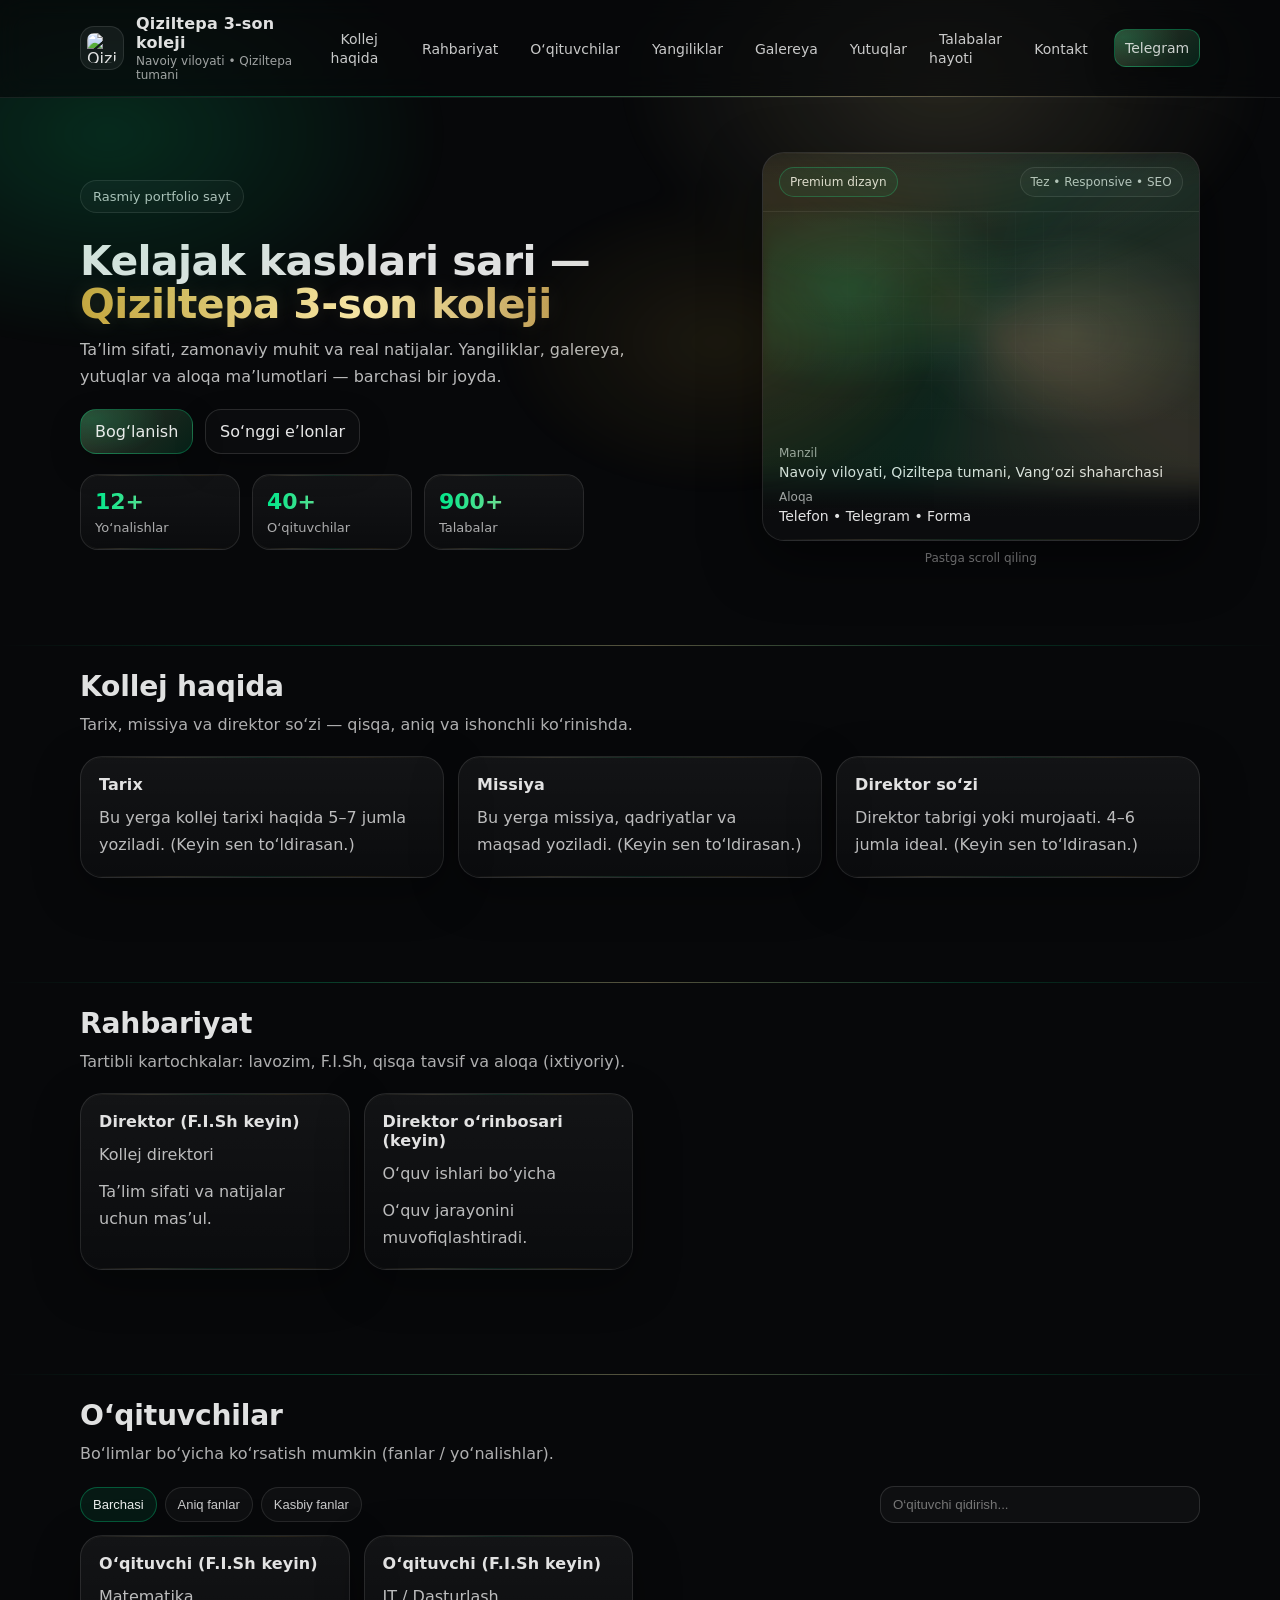
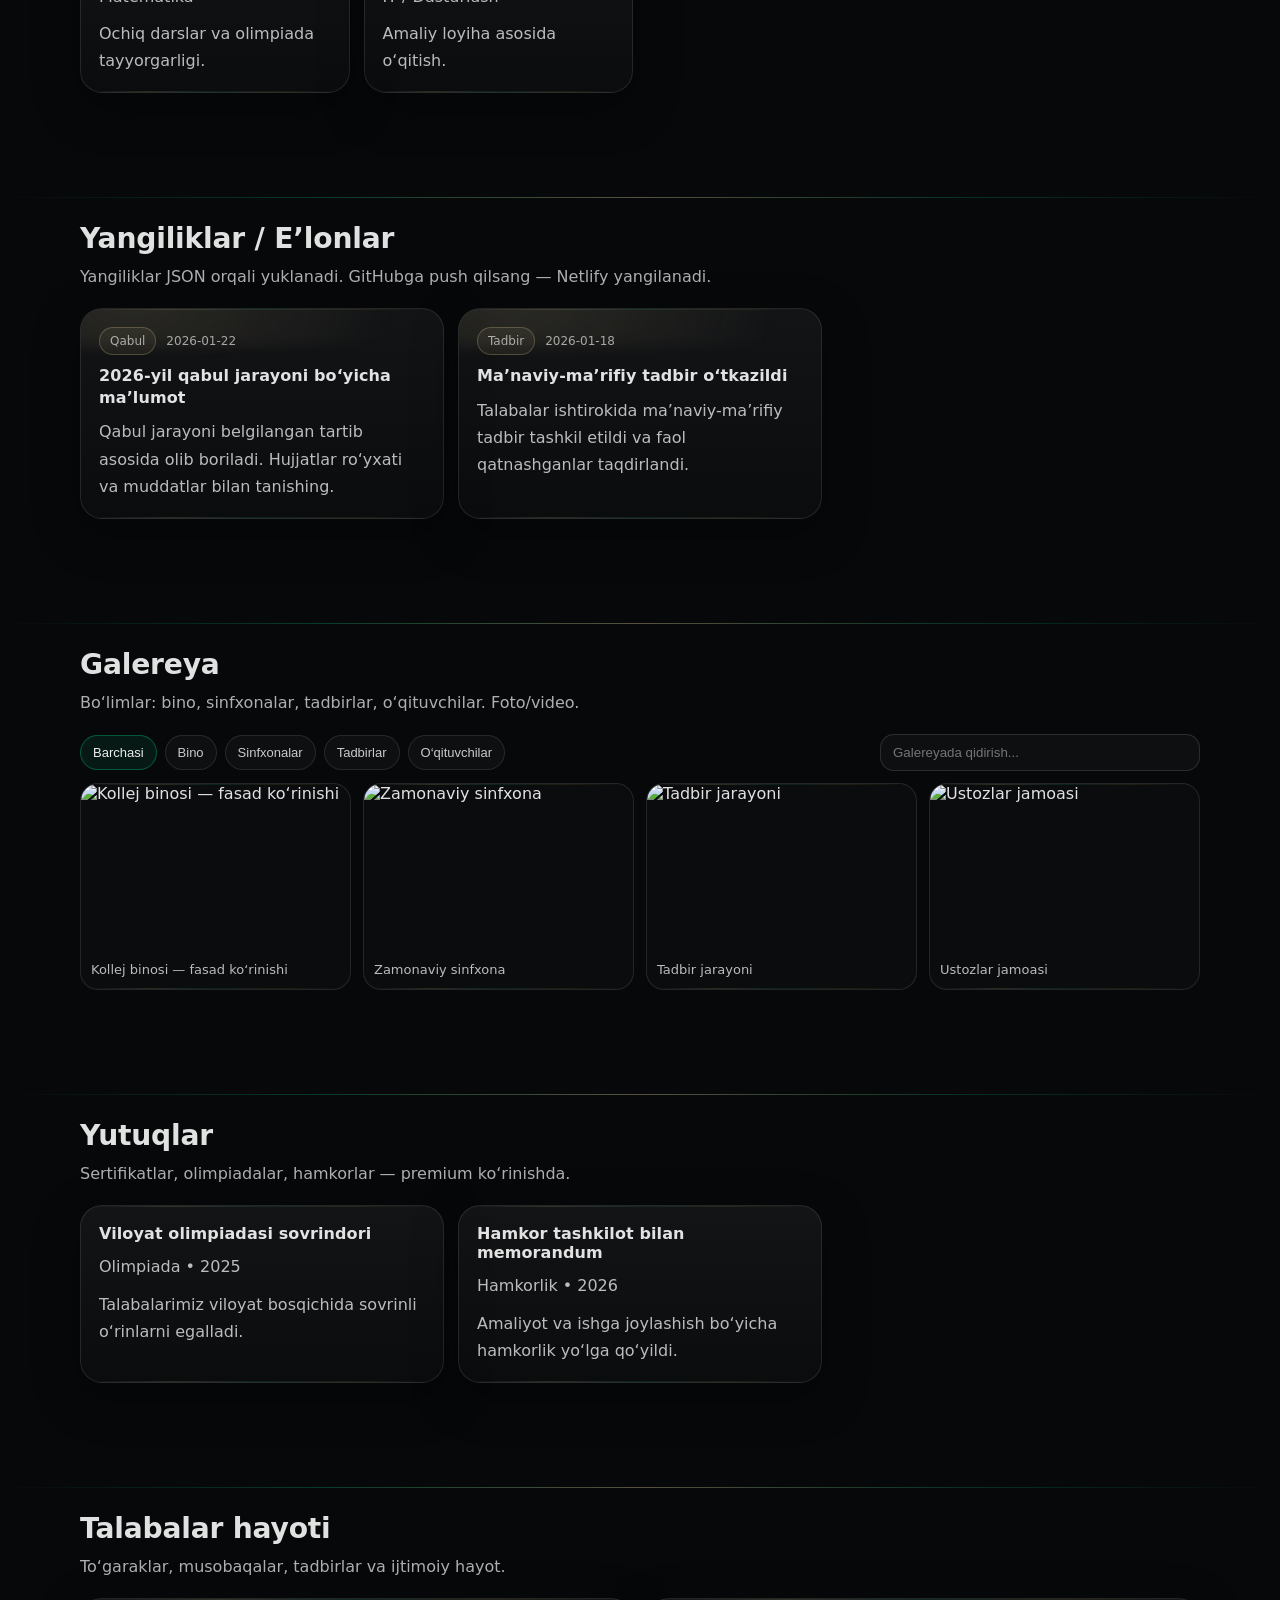
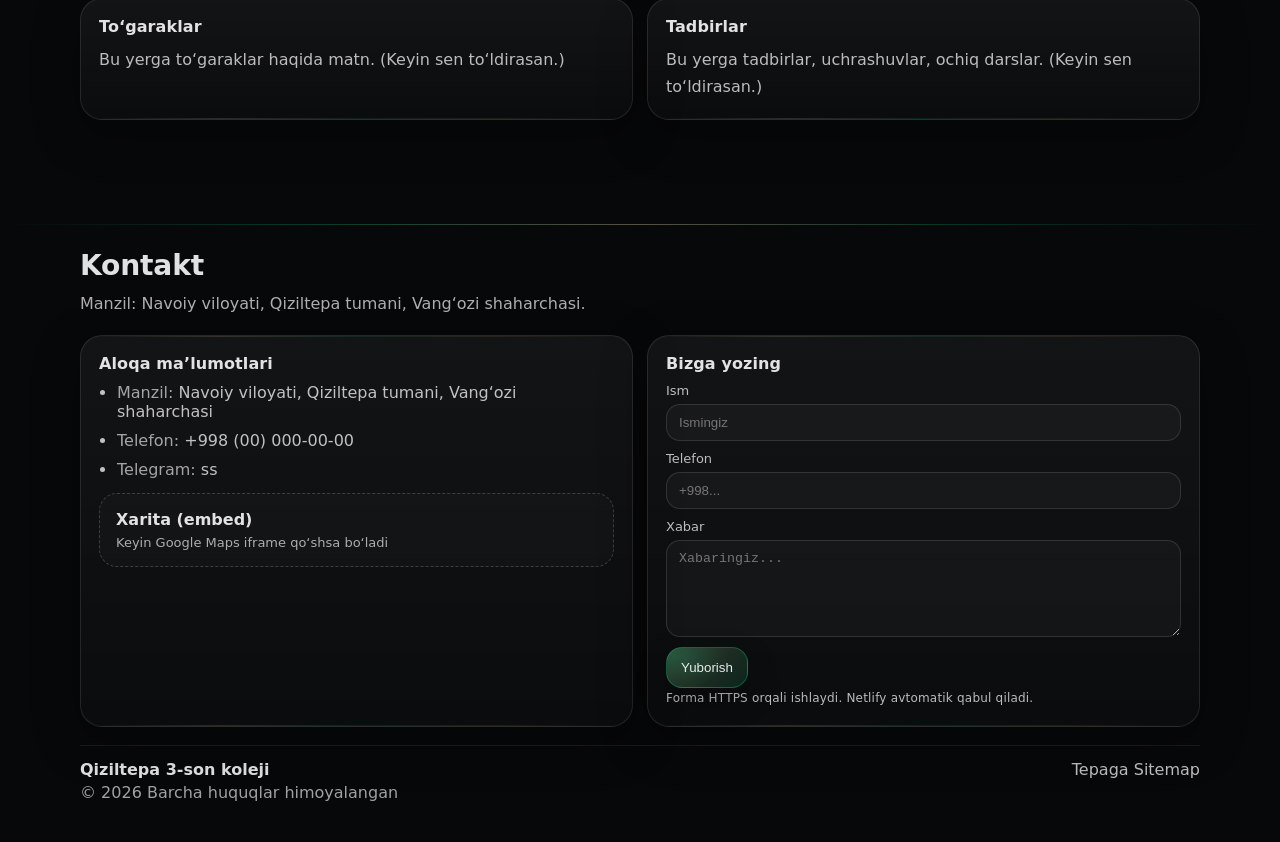
==== qiziltepa-3-portfolio/index.html @ 5db1c3a4 "Add files via upload" ====
<!doctype html>
<html lang="uz">
<head>
  <meta charset="utf-8" />
  <meta name="viewport" content="width=device-width,initial-scale=1" />

  <title>Qiziltepa 3-son koleji — Rasmiy Portfolio</title>
  <meta name="description" content="Qiziltepa 3-son koleji: yo‘nalishlar, rahbariyat, o‘qituvchilar, yangiliklar, galereya, yutuqlar, talabalar hayoti va aloqa." />
  <meta name="robots" content="index,follow" />
  <link rel="canonical" href="/" />

  <!-- Open Graph -->
  <meta property="og:title" content="Qiziltepa 3-son koleji — Rasmiy Portfolio" />
  <meta property="og:description" content="Yangiliklar, galereya, yutuqlar va aloqa ma’lumotlari." />
  <meta property="og:type" content="website" />
  <meta property="og:locale" content="uz_UZ" />
  <meta property="og:image" content="assets/images/brand/og-cover.jpg" />

  <!-- Icons -->
  <link rel="icon" href="assets/icons/favicon.svg" type="image/svg+xml" />
  <link rel="apple-touch-icon" href="assets/icons/apple-touch-icon.png" />

  <!-- Performance: preload logo (optional) -->
  <link rel="preload" href="qiziltepa-3-portfolio\assets\images\brand\logo.svg.svg" as="image" />

  <link rel="stylesheet" href="css/styles.css" />
</head>

<body>
  <a class="skip" href="#main">Asosiy kontentga o‘tish</a>

  <header class="topbar" id="top">
    <div class="container topbar__inner">
      <a class="brand" href="#top" aria-label="Bosh sahifa">
        <img class="brand__logo" src="assets/images/brand/logo.svg" alt="Qiziltepa 3-son koleji logosi" width="44" height="44" loading="eager">
        <div class="brand__text">
          <span class="brand__name">Qiziltepa 3-son koleji</span>
          <span class="brand__tag">Navoiy viloyati • Qiziltepa tumani</span>
        </div>
      </a>

      <nav class="nav" aria-label="Asosiy menyu">
        <button class="nav__toggle" type="button" aria-expanded="false" aria-controls="navMenu">
          <span class="nav__toggleLines" aria-hidden="true"></span>
          <span class="sr">Menyuni ochish</span>
        </button>

        <ul class="nav__menu" id="navMenu">
          <li><a href="#about">Kollej haqida</a></li>
          <li><a href="#leadership">Rahbariyat</a></li>
          <li><a href="#staff">O‘qituvchilar</a></li>
          <li><a href="#news">Yangiliklar</a></li>
          <li><a href="#gallery">Galereya</a></li>
          <li><a href="#achievements">Yutuqlar</a></li>
          <li><a href="#studentlife">Talabalar hayoti</a></li>
          <li><a href="#contact">Kontakt</a></li>
          <li class="nav__cta">
            <a class="btn btn--primary" id="telegramBtnTop" href="#" target="_blank" rel="noopener">Telegram</a>
          </li>
        </ul>
      </nav>
    </div>
    <div class="topbar__glow" aria-hidden="true"></div>
  </header>

  <main id="main">
    <!-- HERO -->
    <section class="hero">
      <div class="container hero__grid">
        <div class="hero__left">
          <p class="eyebrow reveal">Rasmiy portfolio sayt</p>
          <h1 class="hero__title reveal">
            Kelajak kasblari sari — <span class="liquidGold">Qiziltepa 3-son koleji</span>
          </h1>
          <p class="hero__subtitle reveal">
            Ta’lim sifati, zamonaviy muhit va real natijalar. Yangiliklar, galereya, yutuqlar va aloqa ma’lumotlari — barchasi bir joyda.
          </p>

          <div class="hero__actions reveal">
            <a class="btn btn--primary" href="#contact">Bog‘lanish</a>
            <a class="btn btn--ghost" href="#news">So‘nggi e’lonlar</a>
          </div>

          <div class="hero__stats reveal" role="list" aria-label="Kollej ko‘rsatkichlari">
            <div class="stat" role="listitem">
              <div class="stat__num" data-count="12">12+</div>
              <div class="stat__label">Yo‘nalishlar</div>
            </div>
            <div class="stat" role="listitem">
              <div class="stat__num" data-count="40">40+</div>
              <div class="stat__label">O‘qituvchilar</div>
            </div>
            <div class="stat" role="listitem">
              <div class="stat__num" data-count="900">900+</div>
              <div class="stat__label">Talabalar</div>
            </div>
          </div>
        </div>

        <div class="hero__right reveal">
          <div class="heroCard">
            <div class="heroCard__top">
              <span class="badge">Premium dizayn</span>
              <span class="pill">Tez • Responsive • SEO</span>
            </div>

            <div class="heroCard__media" aria-hidden="true">
              <div class="mesh"></div>
              <div class="liquid"></div>
              <div class="gridlines"></div>
            </div>

            <div class="heroCard__bottom">
              <div class="heroCard__info">
                <div class="k">Manzil</div>
                <div class="v">Navoiy viloyati, Qiziltepa tumani, Vang‘ozi shaharchasi</div>
              </div>
              <div class="heroCard__info">
                <div class="k">Aloqa</div>
                <div class="v">Telefon • Telegram • Forma</div>
              </div>
            </div>
          </div>

          <div class="hero__hint">Pastga scroll qiling</div>
        </div>
      </div>
      <div class="hero__back" aria-hidden="true"></div>
    </section>

    <!-- ABOUT -->
    <section class="section" id="about">
      <div class="container">
        <div class="section__head">
          <h2 class="section__title reveal">Kollej haqida</h2>
          <p class="section__desc reveal">Tarix, missiya va direktor so‘zi — qisqa, aniq va ishonchli ko‘rinishda.</p>
        </div>

        <div class="grid3">
          <article class="card reveal">
            <h3>Tarix</h3>
            <p>Bu yerga kollej tarixi haqida 5–7 jumla yoziladi. (Keyin sen to‘ldirasan.)</p>
          </article>

          <article class="card reveal">
            <h3>Missiya</h3>
            <p>Bu yerga missiya, qadriyatlar va maqsad yoziladi. (Keyin sen to‘ldirasan.)</p>
          </article>

          <article class="card reveal">
            <h3>Direktor so‘zi</h3>
            <p>Direktor tabrigi yoki murojaati. 4–6 jumla ideal. (Keyin sen to‘ldirasan.)</p>
          </article>
        </div>
      </div>
    </section>

    <!-- LEADERSHIP -->
    <section class="section" id="leadership">
      <div class="container">
        <div class="section__head">
          <h2 class="section__title reveal">Rahbariyat</h2>
          <p class="section__desc reveal">Tartibli kartochkalar: lavozim, F.I.Sh, qisqa tavsif va aloqa (ixtiyoriy).</p>
        </div>

        <div class="cards4" id="leadershipGrid" aria-live="polite"></div>
      </div>
    </section>

    <!-- STAFF -->
    <section class="section" id="staff">
      <div class="container">
        <div class="section__head">
          <h2 class="section__title reveal">O‘qituvchilar</h2>
          <p class="section__desc reveal">Bo‘limlar bo‘yicha ko‘rsatish mumkin (fanlar / yo‘nalishlar).</p>
        </div>

        <div class="toolbar reveal">
          <div class="chips" id="staffChips" aria-label="Filtrlar"></div>
          <div class="search">
            <input id="staffSearch" type="search" placeholder="O‘qituvchi qidirish..." autocomplete="off" />
          </div>
        </div>

        <div class="cards4" id="staffGrid" aria-live="polite"></div>
      </div>
    </section>

    <!-- NEWS -->
    <section class="section" id="news">
      <div class="container">
        <div class="section__head">
          <h2 class="section__title reveal">Yangiliklar / E’lonlar</h2>
          <p class="section__desc reveal">Yangiliklar JSON orqali yuklanadi. GitHubga push qilsang — Netlify yangilanadi.</p>
        </div>

        <div class="newsGrid" id="newsGrid" aria-live="polite"></div>
      </div>
    </section>

    <!-- GALLERY -->
    <section class="section" id="gallery">
      <div class="container">
        <div class="section__head">
          <h2 class="section__title reveal">Galereya</h2>
          <p class="section__desc reveal">Bo‘limlar: bino, sinfxonalar, tadbirlar, o‘qituvchilar. Foto/video.</p>
        </div>

        <div class="toolbar reveal">
          <div class="chips" id="galleryChips"></div>
          <div class="search">
            <input id="gallerySearch" type="search" placeholder="Galereyada qidirish..." autocomplete="off" />
          </div>
        </div>

        <div class="galleryGrid" id="galleryGrid" aria-live="polite"></div>
      </div>

      <!-- Lightbox -->
      <dialog class="lightbox" id="lightbox">
        <button class="lightbox__close" type="button" aria-label="Yopish">✕</button>
        <figure class="lightbox__figure">
          <img id="lightboxImg" alt="" />
          <figcaption id="lightboxCap"></figcaption>
        </figure>
      </dialog>
    </section>

    <!-- ACHIEVEMENTS -->
    <section class="section" id="achievements">
      <div class="container">
        <div class="section__head">
          <h2 class="section__title reveal">Yutuqlar</h2>
          <p class="section__desc reveal">Sertifikatlar, olimpiadalar, hamkorlar — premium ko‘rinishda.</p>
        </div>

        <div class="grid3" id="achievementsGrid" aria-live="polite"></div>
      </div>
    </section>

    <!-- STUDENT LIFE -->
    <section class="section" id="studentlife">
      <div class="container">
        <div class="section__head">
          <h2 class="section__title reveal">Talabalar hayoti</h2>
          <p class="section__desc reveal">To‘garaklar, musobaqalar, tadbirlar va ijtimoiy hayot.</p>
        </div>

        <div class="grid2">
          <article class="card reveal">
            <h3>To‘garaklar</h3>
            <p>Bu yerga to‘garaklar haqida matn. (Keyin sen to‘ldirasan.)</p>
          </article>
          <article class="card reveal">
            <h3>Tadbirlar</h3>
            <p>Bu yerga tadbirlar, uchrashuvlar, ochiq darslar. (Keyin sen to‘ldirasan.)</p>
          </article>
        </div>
      </div>
    </section>

    <!-- CONTACT -->
    <section class="section section--contact" id="contact">
      <div class="container">
        <div class="section__head">
          <h2 class="section__title reveal">Kontakt</h2>
          <p class="section__desc reveal">Manzil: Navoiy viloyati, Qiziltepa tumani, Vang‘ozi shaharchasi.</p>
        </div>

        <div class="grid2">
          <div class="card reveal">
            <h3>Aloqa ma’lumotlari</h3>
            <ul class="contactList">
              <li><span class="muted">Manzil:</span> Navoiy viloyati, Qiziltepa tumani, Vang‘ozi shaharchasi</li>
              <li><span class="muted">Telefon:</span> <a href="tel:+998000000000">+998 (00) 000-00-00</a> <span class="hint"></span></li>
              <li><span class="muted">Telegram:</span> <a id="telegramBtnContact" href="#" target="_blank" rel="noopener">ss</a></li>
            </ul>

            <div class="mapShell">
              <!-- Keyin xohlasa Google Maps embed qo‘shamiz -->
              <div class="mapMock" aria-label="Xarita uchun joy">
                <div class="mapMock__title">Xarita (embed)</div>
                <div class="mapMock__desc">Keyin Google Maps iframe qo‘shsa bo‘ladi</div>
              </div>
            </div>
          </div>

          <div class="card reveal">
            <h3>Bizga yozing</h3>

            <!-- Netlify Forms + Honeypot (spamga qarshi) -->
            <form name="contact" method="POST" data-netlify="true" data-netlify-honeypot="bot-field">
              <input type="hidden" name="form-name" value="contact" />
              <p class="hidden">
                <label>Botlar uchun: <input name="bot-field" /></label>
              </p>

              <div class="field">
                <label for="name">Ism</label>
                <input id="name" name="name" type="text" placeholder="Ismingiz" required />
              </div>

              <div class="field">
                <label for="phone">Telefon</label>
                <input id="phone" name="phone" type="tel" placeholder="+998..." />
              </div>

              <div class="field">
                <label for="message">Xabar</label>
                <textarea id="message" name="message" rows="5" placeholder="Xabaringiz..." required></textarea>
              </div>

              <button class="btn btn--primary" type="submit">Yuborish</button>
              <p class="muted tiny">Forma HTTPS orqali ishlaydi. Netlify avtomatik qabul qiladi.</p>
            </form>
          </div>
        </div>

        <footer class="footer">
          <div class="footer__inner">
            <div class="footer__left">
              <div class="footer__brand">Qiziltepa 3-son koleji</div>
              <div class="footer__muted">© <span id="year"></span> Barcha huquqlar himoyalangan</div>
            </div>
            <div class="footer__right">
              <a class="link" href="#top">Tepaga</a>
              <a class="link" href="sitemap.xml">Sitemap</a>
            </div>
          </div>
        </footer>
      </div>
    </section>
  </main>

  <script src="js/main.js" defer></script>
</body>
</html>
---- qiziltepa-3-portfolio/css/styles.css ----
/* ===== Base / Reset ===== */
* { box-sizing: border-box; }
html { scroll-behavior: smooth; }
body {
  margin: 0;
  font-family: ui-sans-serif, system-ui, -apple-system, Segoe UI, Roboto, Arial, "Noto Sans", "Helvetica Neue", sans-serif;
  color: rgba(255,255,255,.88);
  background: #07080a;
  overflow-x: hidden;
}
img { max-width: 100%; display: block; }
a { color: inherit; text-decoration: none; }
:focus-visible { outline: 2px solid rgba(0,255,153,.8); outline-offset: 2px; }
.hidden { display:none; }
.sr { position:absolute; width:1px; height:1px; padding:0; margin:-1px; overflow:hidden; clip:rect(0,0,0,0); white-space:nowrap; border:0; }

.skip{
  position:absolute; left:-999px; top:8px;
  background:#0b0f12; border:1px solid rgba(255,255,255,.12);
  padding:10px 12px; border-radius:12px;
}
.skip:focus { left: 12px; z-index: 9999; }

.container{ width:min(1120px, calc(100% - 32px)); margin: 0 auto; }

/* ===== Theme tokens ===== */
:root{
  --bg: #07080a;
  --panel: rgba(255,255,255,.04);
  --panel2: rgba(255,255,255,.06);
  --stroke: rgba(255,255,255,.10);
  --text: rgba(255,255,255,.88);
  --muted: rgba(255,255,255,.62);

  --green: #00ff99;
  --gold1: #c9a33a;
  --gold2: #f7e7a6;
  --gold3: #a57b2f;

  --radius: 22px;
  --shadow: 0 18px 55px rgba(0,0,0,.55);
}

/* ===== Topbar ===== */
.topbar{
  position: sticky; top: 0; z-index: 50;
  backdrop-filter: blur(14px);
  background: rgba(7,8,10,.65);
  border-bottom: 1px solid rgba(255,255,255,.08);
}
.topbar__inner{ display:flex; align-items:center; justify-content:space-between; gap: 16px; padding: 14px 0; }
.topbar__glow{
  height: 1px;
  background: linear-gradient(90deg, transparent, rgba(0,255,153,.35), rgba(247,231,166,.45), transparent);
  opacity: .9;
}

.brand{ display:flex; align-items:center; gap: 12px; }
.brand__logo{
  border-radius: 14px;
  background: rgba(255,255,255,.06);
  border: 1px solid rgba(255,255,255,.10);
  padding: 6px;
}
.brand__name{ display:block; font-weight: 720; letter-spacing: .2px; }
.brand__tag{ display:block; color: var(--muted); font-size: 12px; margin-top: 2px; }

.nav{ position: relative; }
.nav__toggle{
  display:none;
  border: 1px solid rgba(255,255,255,.12);
  background: rgba(255,255,255,.04);
  color: var(--text);
  border-radius: 14px;
  padding: 10px 12px;
}
.nav__toggleLines{
  display:block; width: 22px; height: 2px; background: rgba(255,255,255,.85);
  position: relative;
}
.nav__toggleLines::before, .nav__toggleLines::after{
  content:""; position:absolute; left:0; width: 22px; height: 2px; background: rgba(255,255,255,.85);
}
.nav__toggleLines::before{ top: -7px; }
.nav__toggleLines::after{ top: 7px; }

.nav__menu{
  display:flex; align-items:center; gap: 12px;
  list-style:none; padding:0; margin:0;
}
.nav__menu a{
  font-size: 14px;
  color: rgba(255,255,255,.78);
  padding: 10px 10px;
  border-radius: 12px;
  transition: transform .2s ease, background .2s ease, color .2s ease;
}
.nav__menu a:hover{
  background: rgba(255,255,255,.05);
  color: rgba(255,255,255,.92);
  transform: translateY(-1px);
}
.nav__cta{ margin-left: 4px; }

/* ===== Buttons ===== */
.btn{
  display:inline-flex; align-items:center; justify-content:center;
  gap: 10px;
  padding: 12px 14px;
  border-radius: 16px;
  border: 1px solid rgba(255,255,255,.12);
  background: rgba(255,255,255,.04);
  color: rgba(255,255,255,.9);
  box-shadow: 0 12px 30px rgba(0,0,0,.25);
  transition: transform .2s ease, box-shadow .2s ease, background .2s ease;
}
.btn:hover{ transform: translateY(-1px); box-shadow: 0 18px 46px rgba(0,0,0,.45); }
.btn--ghost{ background: rgba(255,255,255,.02); }
.btn--primary{
  border-color: rgba(0,255,153,.25);
  background:
    radial-gradient(120% 160% at 10% 20%, rgba(0,255,153,.18), transparent 55%),
    linear-gradient(135deg, rgba(247,231,166,.18), rgba(0,255,153,.10));
}
.link{ color: rgba(255,255,255,.74); }
.link:hover{ color: rgba(255,255,255,.92); }

/* ===== Hero ===== */
.hero{
  position: relative;
  padding: 54px 0 28px;
}
.hero__back{
  position:absolute; inset: -120px -120px auto -120px; height: 520px;
  background:
    radial-gradient(600px 380px at 15% 30%, rgba(0,255,153,.16), transparent 58%),
    radial-gradient(560px 360px at 70% 20%, rgba(247,231,166,.15), transparent 60%),
    radial-gradient(380px 260px at 55% 70%, rgba(201,163,58,.12), transparent 60%);
  filter: blur(10px);
  pointer-events: none;
  opacity: .9;
}
.hero__grid{ display:grid; grid-template-columns: 1.2fr .8fr; gap: 26px; align-items: center; }
.eyebrow{
  display:inline-flex; align-items:center; gap: 10px;
  color: rgba(255,255,255,.72);
  font-size: 13px;
  padding: 8px 12px;
  border-radius: 999px;
  border: 1px solid rgba(255,255,255,.10);
  background: rgba(255,255,255,.03);
}
.hero__title{
  margin: 14px 0 10px;
  font-size: clamp(30px, 3.2vw, 48px);
  line-height: 1.05;
  letter-spacing: -.6px;
}
.hero__subtitle{
  margin: 0 0 18px;
  color: rgba(255,255,255,.72);
  font-size: 16px;
  line-height: 1.7;
  max-width: 60ch;
}
.hero__actions{ display:flex; gap: 12px; flex-wrap: wrap; margin-bottom: 20px; }

.liquidGold{
  background: linear-gradient(90deg, var(--gold1), var(--gold2), var(--gold3), var(--gold2), var(--gold1));
  background-size: 240% 100%;
  -webkit-background-clip: text;
  background-clip: text;
  color: transparent;
  text-shadow: 0 0 22px rgba(247,231,166,.12);
  animation: shimmer 4.8s ease-in-out infinite;
}
@keyframes shimmer{
  0%{ background-position: 0% 50%; }
  50%{ background-position: 100% 50%; }
  100%{ background-position: 0% 50%; }
}

.hero__stats{
  display:flex; gap: 12px; flex-wrap: wrap;
}
.stat{
  min-width: 160px;
  padding: 14px 14px;
  border-radius: 18px;
  border: 1px solid rgba(255,255,255,.10);
  background: linear-gradient(180deg, rgba(255,255,255,.05), rgba(255,255,255,.02));
}
.stat__num{
  font-weight: 820;
  font-size: 22px;
  background: linear-gradient(90deg, rgba(0,255,153,.9), rgba(247,231,166,.9));
  -webkit-background-clip: text;
  background-clip: text;
  color: transparent;
}
.stat__label{ color: rgba(255,255,255,.66); font-size: 13px; margin-top: 6px; }

/* Hero card */
.heroCard{
  border-radius: var(--radius);
  border: 1px solid rgba(255,255,255,.10);
  background: linear-gradient(180deg, rgba(255,255,255,.05), rgba(255,255,255,.02));
  box-shadow: var(--shadow);
  overflow: hidden;
}
.heroCard__top{
  display:flex; align-items:center; justify-content:space-between;
  padding: 14px 16px;
  border-bottom: 1px solid rgba(255,255,255,.08);
}
.badge{
  font-size: 12px;
  padding: 7px 10px;
  border-radius: 999px;
  border: 1px solid rgba(0,255,153,.25);
  background: rgba(0,255,153,.06);
}
.pill{
  font-size: 12px;
  color: rgba(255,255,255,.72);
  padding: 7px 10px;
  border-radius: 999px;
  border: 1px solid rgba(255,255,255,.10);
  background: rgba(255,255,255,.03);
}
.heroCard__media{ position: relative; height: 220px; }
.mesh{
  position:absolute; inset: 0;
  background:
    radial-gradient(280px 180px at 20% 35%, rgba(0,255,153,.18), transparent 60%),
    radial-gradient(260px 170px at 70% 55%, rgba(247,231,166,.16), transparent 62%);
  filter: blur(6px);
}
.liquid{
  position:absolute; inset: -25%;
  background:
    conic-gradient(from 120deg, rgba(247,231,166,.18), rgba(0,255,153,.10), rgba(201,163,58,.16), rgba(0,255,153,.10), rgba(247,231,166,.18));
  opacity: .85;
  filter: blur(14px);
  animation: floaty 8s ease-in-out infinite;
}
@keyframes floaty{
  0%{ transform: translate3d(-2%, -1%, 0) rotate(-6deg); }
  50%{ transform: translate3d(2%, 1%, 0) rotate(6deg); }
  100%{ transform: translate3d(-2%, -1%, 0) rotate(-6deg); }
}
.gridlines{
  position:absolute; inset: 0;
  background:
    linear-gradient(to right, rgba(255,255,255,.06) 1px, transparent 1px),
    linear-gradient(to bottom, rgba(255,255,255,.06) 1px, transparent 1px);
  background-size: 28px 28px;
  mask-image: radial-gradient(circle at 50% 30%, black 30%, transparent 70%);
  opacity: .35;
}
.heroCard__bottom{
  display:grid; gap: 10px;
  padding: 14px 16px 16px;
}
.heroCard__info .k{ color: rgba(255,255,255,.62); font-size: 12px; }
.heroCard__info .v{ color: rgba(255,255,255,.88); font-size: 14px; margin-top: 4px; }
.hero__hint{
  text-align:center;
  margin-top: 10px;
  color: rgba(255,255,255,.55);
  font-size: 12px;
}

/* ===== Sections / Cards ===== */
.section{ padding: 52px 0; }
.section--contact{ padding-bottom: 40px; }
.section__head{ margin-bottom: 18px; }
.section__title{
  margin: 0 0 8px;
  font-size: clamp(22px, 2.2vw, 30px);
  letter-spacing: -.2px;
}
.section__desc{ margin: 0; color: rgba(255,255,255,.68); line-height: 1.7; }

.card{
  border-radius: var(--radius);
  border: 1px solid rgba(255,255,255,.10);
  background: linear-gradient(180deg, rgba(255,255,255,.05), rgba(255,255,255,.02));
  padding: 18px;
  box-shadow: 0 14px 46px rgba(0,0,0,.35);
}
.card h3{ margin: 0 0 10px; font-size: 16px; letter-spacing: .1px; }
.card p{ margin: 0; color: rgba(255,255,255,.72); line-height: 1.7; }

.grid2{ display:grid; grid-template-columns: 1fr 1fr; gap: 14px; }
.grid3{ display:grid; grid-template-columns: repeat(3, 1fr); gap: 14px; }
.cards4{ display:grid; grid-template-columns: repeat(4, 1fr); gap: 14px; }
.newsGrid{ display:grid; grid-template-columns: repeat(3, 1fr); gap: 14px; }
.galleryGrid{ display:grid; grid-template-columns: repeat(4, 1fr); gap: 12px; margin-top: 12px; }

.toolbar{
  display:flex; align-items:center; justify-content:space-between;
  gap: 12px;
  margin: 14px 0 12px;
}
.chips{ display:flex; gap: 8px; flex-wrap: wrap; }
.chip{
  border-radius: 999px;
  border: 1px solid rgba(255,255,255,.10);
  background: rgba(255,255,255,.03);
  color: rgba(255,255,255,.78);
  font-size: 13px;
  padding: 9px 12px;
  cursor:pointer;
  transition: transform .15s ease, border-color .15s ease, background .15s ease;
}
.chip:hover{ transform: translateY(-1px); }
.chip.is-active{
  border-color: rgba(0,255,153,.28);
  background: rgba(0,255,153,.07);
  color: rgba(255,255,255,.92);
}
.search input{
  width: min(320px, 48vw);
  padding: 10px 12px;
  border-radius: 14px;
  border: 1px solid rgba(255,255,255,.12);
  background: rgba(255,255,255,.03);
  color: rgba(255,255,255,.88);
}

/* News card */
.newsItem{
  position: relative;
  overflow:hidden;
}
.newsItem__meta{
  display:flex; gap: 10px; align-items:center;
  color: rgba(255,255,255,.62);
  font-size: 12px;
  margin-bottom: 10px;
}
.tag{
  padding: 6px 10px;
  border-radius: 999px;
  border: 1px solid rgba(247,231,166,.22);
  background: rgba(247,231,166,.06);
}
.newsItem__title{ margin: 0 0 8px; font-size: 16px; line-height: 1.35; }
.newsItem__text{ margin: 0; color: rgba(255,255,255,.72); line-height: 1.7; }
.newsItem__shine{
  position:absolute; inset: -40% -40% auto -40%;
  height: 120px;
  background: radial-gradient(circle at 30% 40%, rgba(247,231,166,.12), transparent 60%);
  filter: blur(8px);
  opacity: .9;
}

/* Gallery item */
.gItem{
  border-radius: 18px;
  border: 1px solid rgba(255,255,255,.10);
  background: rgba(255,255,255,.02);
  overflow:hidden;
  cursor:pointer;
  transition: transform .18s ease, border-color .18s ease;
}
.gItem:hover{
  transform: translateY(-2px);
  border-color: rgba(0,255,153,.22);
}
.gItem img{ width:100%; height: 168px; object-fit: cover; }
.gItem__cap{
  padding: 10px 10px 12px;
  color: rgba(255,255,255,.72);
  font-size: 13px;
}

/* Contact */
.contactList{ margin: 0; padding-left: 18px; }
.contactList li{ margin: 10px 0; color: rgba(255,255,255,.74); }
.muted{ color: rgba(255,255,255,.62); }
.tiny{ font-size: 12px; }
.hint{ color: rgba(255,255,255,.55); font-size: 12px; margin-left: 8px; }

.field{ display:grid; gap: 6px; margin: 10px 0; }
.field label{ font-size: 13px; color: rgba(255,255,255,.72); }
.field input, .field textarea{
  width: 100%;
  padding: 10px 12px;
  border-radius: 14px;
  border: 1px solid rgba(255,255,255,.12);
  background: rgba(255,255,255,.03);
  color: rgba(255,255,255,.88);
  resize: vertical;
}

.mapShell{ margin-top: 14px; }
.mapMock{
  border-radius: 18px;
  border: 1px dashed rgba(255,255,255,.18);
  background: rgba(255,255,255,.02);
  padding: 16px;
}
.mapMock__title{ font-weight: 700; margin-bottom: 6px; }
.mapMock__desc{ color: rgba(255,255,255,.65); font-size: 13px; }

.footer{ margin-top: 18px; padding-top: 14px; border-top: 1px solid rgba(255,255,255,.08); }
.footer__inner{ display:flex; align-items:flex-start; justify-content:space-between; gap: 12px; }
.footer__brand{ font-weight: 780; }
.footer__muted{ color: rgba(255,255,255,.62); margin-top: 4px; }

/* ===== Reveal animations ===== */
.reveal{
  opacity: 0;
  transform: translateY(14px);
  transition: opacity .7s ease, transform .7s ease;
}
.reveal.is-in{
  opacity: 1;
  transform: translateY(0);
}

/* ===== Lightbox ===== */
.lightbox{
  border: 1px solid rgba(255,255,255,.16);
  background: rgba(7,8,10,.85);
  border-radius: 20px;
  padding: 0;
  color: var(--text);
  width: min(980px, calc(100% - 26px));
}
.lightbox::backdrop{ background: rgba(0,0,0,.65); }
.lightbox__close{
  position:absolute; top: 10px; right: 10px;
  border-radius: 14px;
  border: 1px solid rgba(255,255,255,.12);
  background: rgba(255,255,255,.04);
  color: rgba(255,255,255,.9);
  padding: 10px 12px;
  cursor: pointer;
}
.lightbox__figure{ margin: 0; }
.lightbox__figure img{ width: 100%; height: auto; display:block; }
#lightboxCap{ padding: 12px 14px 14px; color: rgba(255,255,255,.74); font-size: 14px; }

/* ===== Responsive ===== */
@media (max-width: 980px){
  .hero__grid{ grid-template-columns: 1fr; }
  .cards4{ grid-template-columns: repeat(2, 1fr); }
  .galleryGrid{ grid-template-columns: repeat(2, 1fr); }
  .newsGrid{ grid-template-columns: 1fr; }
  .grid3{ grid-template-columns: 1fr; }
  .grid2{ grid-template-columns: 1fr; }
}

@media (max-width: 760px){
  .nav__toggle{ display:inline-flex; align-items:center; justify-content:center; }
  .nav__menu{
    position:absolute; right: 0; top: calc(100% + 10px);
    flex-direction: column;
    align-items: stretch;
    width: min(320px, calc(100vw - 24px));
    padding: 12px;
    border-radius: 18px;
    border: 1px solid rgba(255,255,255,.12);
    background: rgba(7,8,10,.92);
    box-shadow: 0 20px 60px rgba(0,0,0,.55);
    display: none;
  }
  .nav__menu.is-open{ display:flex; }
  .nav__menu a{ padding: 12px 12px; }
  .nav__cta{ width: 100%; }
  .nav__cta a{ width: 100%; }
}

@media (prefers-reduced-motion: reduce){
  *{ animation: none !important; transition: none !important; scroll-behavior: auto !important; }
}
/* =========================
   PREMIUM ADD-ONS
   ========================= */

/* Section divider (premium line) */
.section::before{
  content:"";
  display:block;
  height: 1px;
  width: 100%;
  margin: 0 0 24px;
  background: linear-gradient(90deg,
    transparent,
    rgba(0,255,153,.22),
    rgba(247,231,166,.35),
    rgba(0,255,153,.18),
    transparent
  );
  opacity: .95;
}

/* Premium card hover glow + liquid border */
.card, .gItem, .stat, .heroCard{
  position: relative;
  isolation: isolate;
}

.card::after, .gItem::after, .stat::after, .heroCard::after{
  content:"";
  position:absolute;
  inset:-1px;
  border-radius: inherit;
  background:
    linear-gradient(120deg,
      rgba(0,255,153,.18),
      rgba(247,231,166,.20),
      rgba(165,123,47,.18),
      rgba(0,255,153,.16)
    );
  opacity: 0;
  filter: blur(10px);
  z-index: -1;
  transition: opacity .25s ease, transform .25s ease;
}

.card:hover::after,
.gItem:hover::after,
.stat:hover::after,
.heroCard:hover::after{
  opacity: .95;
  transform: translateY(-2px);
}

/* Subtle lift on hover */
.card, .stat{
  transition: transform .22s ease, border-color .22s ease, background .22s ease;
}
.card:hover, .stat:hover{
  transform: translateY(-2px);
  border-color: rgba(0,255,153,.20);
}

/* Liquid gold rim (thin border glow) */
.card::before, .gItem::before, .stat::before, .heroCard::before{
  content:"";
  position:absolute;
  inset:0;
  border-radius: inherit;
  padding: 1px;
  background: linear-gradient(90deg,
    rgba(0,255,153,.0),
    rgba(247,231,166,.22),
    rgba(0,255,153,.14),
    rgba(201,163,58,.18),
    rgba(0,255,153,.0)
  );

  -webkit-mask:
    linear-gradient(#000 0 0) content-box,
    linear-gradient(#000 0 0);
  -webkit-mask-composite: xor;
          mask-composite: exclude;
  opacity: .65;
  pointer-events: none;
}

/* Smooth anchor offset (sticky header) */
section[id]{
  scroll-margin-top: 92px;
}

/* Premium focus (inputs + chips) */
.search input:focus,
.field input:focus,
.field textarea:focus{
  border-color: rgba(0,255,153,.35);
  box-shadow: 0 0 0 6px rgba(0,255,153,.08);
}

/* Chips premium hover */
.chip:hover{
  border-color: rgba(247,231,166,.22);
  background: rgba(247,231,166,.05);
}

/* Hero subtle animated noise overlay (very light) */
.hero__back::after{
  content:"";
  position:absolute;
  inset:0;
  background-image:
    radial-gradient(rgba(255,255,255,.06) 1px, transparent 1px);
  background-size: 22px 22px;
  opacity: .05;
  mix-blend-mode: overlay;
}

/* Skeleton loading blocks */
.skeleton{
  position: relative;
  overflow: hidden;
  border-radius: var(--radius);
  border: 1px solid rgba(255,255,255,.10);
  background: linear-gradient(180deg, rgba(255,255,255,.05), rgba(255,255,255,.02));
  min-height: 140px;
}

.skeleton::before{
  content:"";
  position:absolute;
  inset:0;
  background: linear-gradient(90deg,
    transparent,
    rgba(247,231,166,.10),
    rgba(0,255,153,.08),
    transparent
  );
  transform: translateX(-100%);
  animation: sk 1.25s ease-in-out infinite;
}
@keyframes sk{
  0%{ transform: translateX(-100%); }
  100%{ transform: translateX(100%); }
}
.skeleton__line{
  height: 12px;
  margin: 14px;
  border-radius: 999px;
  background: rgba(255,255,255,.06);
}
.skeleton__line.short{ width: 45%; }
.skeleton__line.mid{ width: 72%; }
.skeleton__line.long{ width: 88%; }

/* Gallery skeleton height */
.skeleton.skeleton--thumb{ min-height: 220px; }

/* Small premium micro-text */
.muted.tiny{ letter-spacing: .2px; }

/* =========================
   ENTER ANIMATIONS (calm)
   ========================= */

/* Page load state */
body.is-loading *{
  animation: none !important;
}

body.is-loaded .topbar{
  animation: topbarIn .65s ease both;
}
@keyframes topbarIn{
  from{ opacity: 0; transform: translateY(-10px); }
  to{ opacity: 1; transform: translateY(0); }
}

/* Hero entrance (staggered) */
.hero .reveal{
  opacity: 0;
  transform: translateY(16px);
  will-change: opacity, transform;
}
body.is-loaded .hero .reveal.is-in{
  opacity: 1;
  transform: translateY(0);
  transition: opacity .9s ease, transform .9s ease;
}

/* Stagger delays (calm, professional) */
.hero .reveal:nth-child(1){ transition-delay: .05s; }
.hero .reveal:nth-child(2){ transition-delay: .12s; }
.hero .reveal:nth-child(3){ transition-delay: .19s; }
.hero .reveal:nth-child(4){ transition-delay: .26s; }
.hero .reveal:nth-child(5){ transition-delay: .33s; }

/* Optional: very subtle background fade */
body.is-loaded .hero__back{
  animation: backFade 1.4s ease both;
}
@keyframes backFade{
  from{ opacity: 0; }
  to{ opacity: .9; }
}

/* Buttons micro animation */
.btn{
  will-change: transform, box-shadow;
}
.btn:active{
  transform: translateY(0);
}

/* Reduced motion support (important) */
@media (prefers-reduced-motion: reduce){
  .topbar, .hero__back{ animation: none !important; }
  .reveal{ opacity: 1 !important; transform: none !important; }
}
/* Section cards stagger (calm) */
.cards4 .reveal.is-in, .grid3 .reveal.is-in, .grid2 .reveal.is-in, .newsGrid .reveal.is-in, .galleryGrid .reveal.is-in{
  transition-duration: .75s;
}
.cards4 .reveal:nth-child(1){ transition-delay: .02s; }
.cards4 .reveal:nth-child(2){ transition-delay: .06s; }
.cards4 .reveal:nth-child(3){ transition-delay: .10s; }
.cards4 .reveal:nth-child(4){ transition-delay: .14s; }
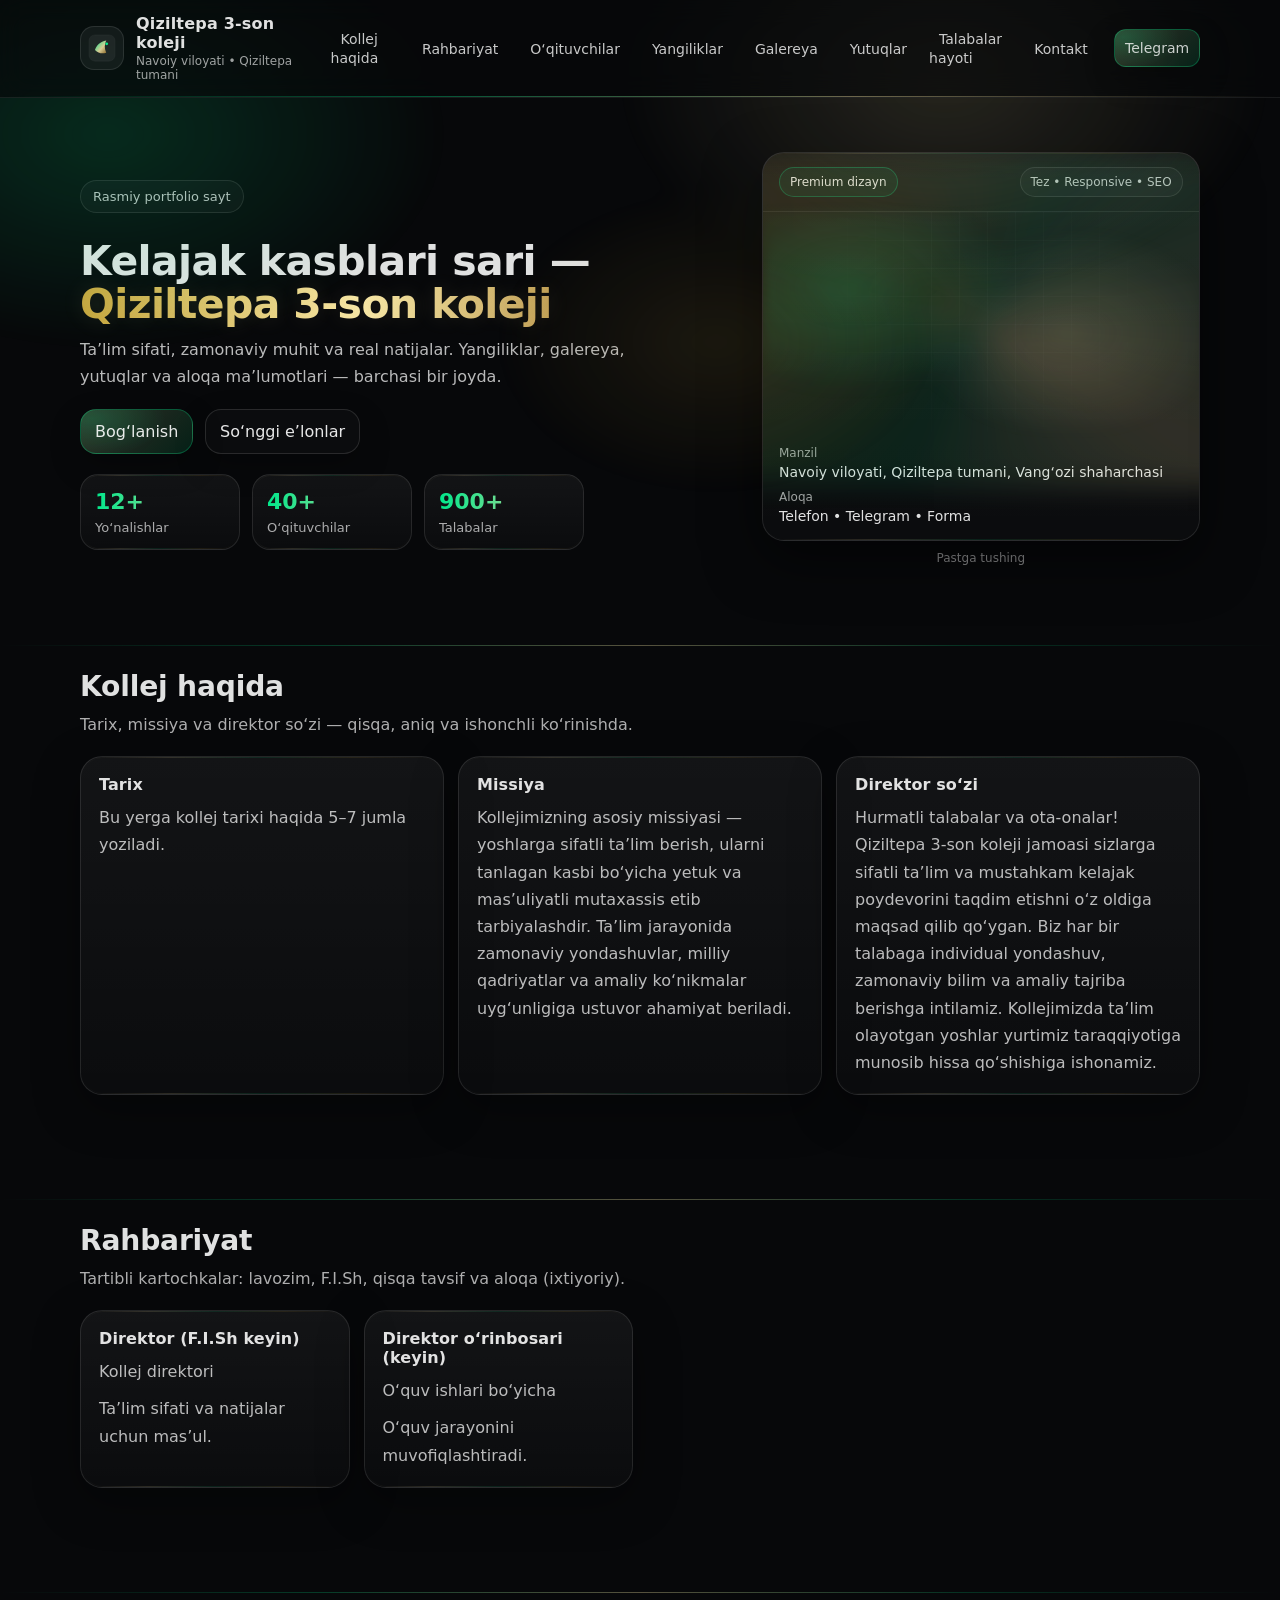
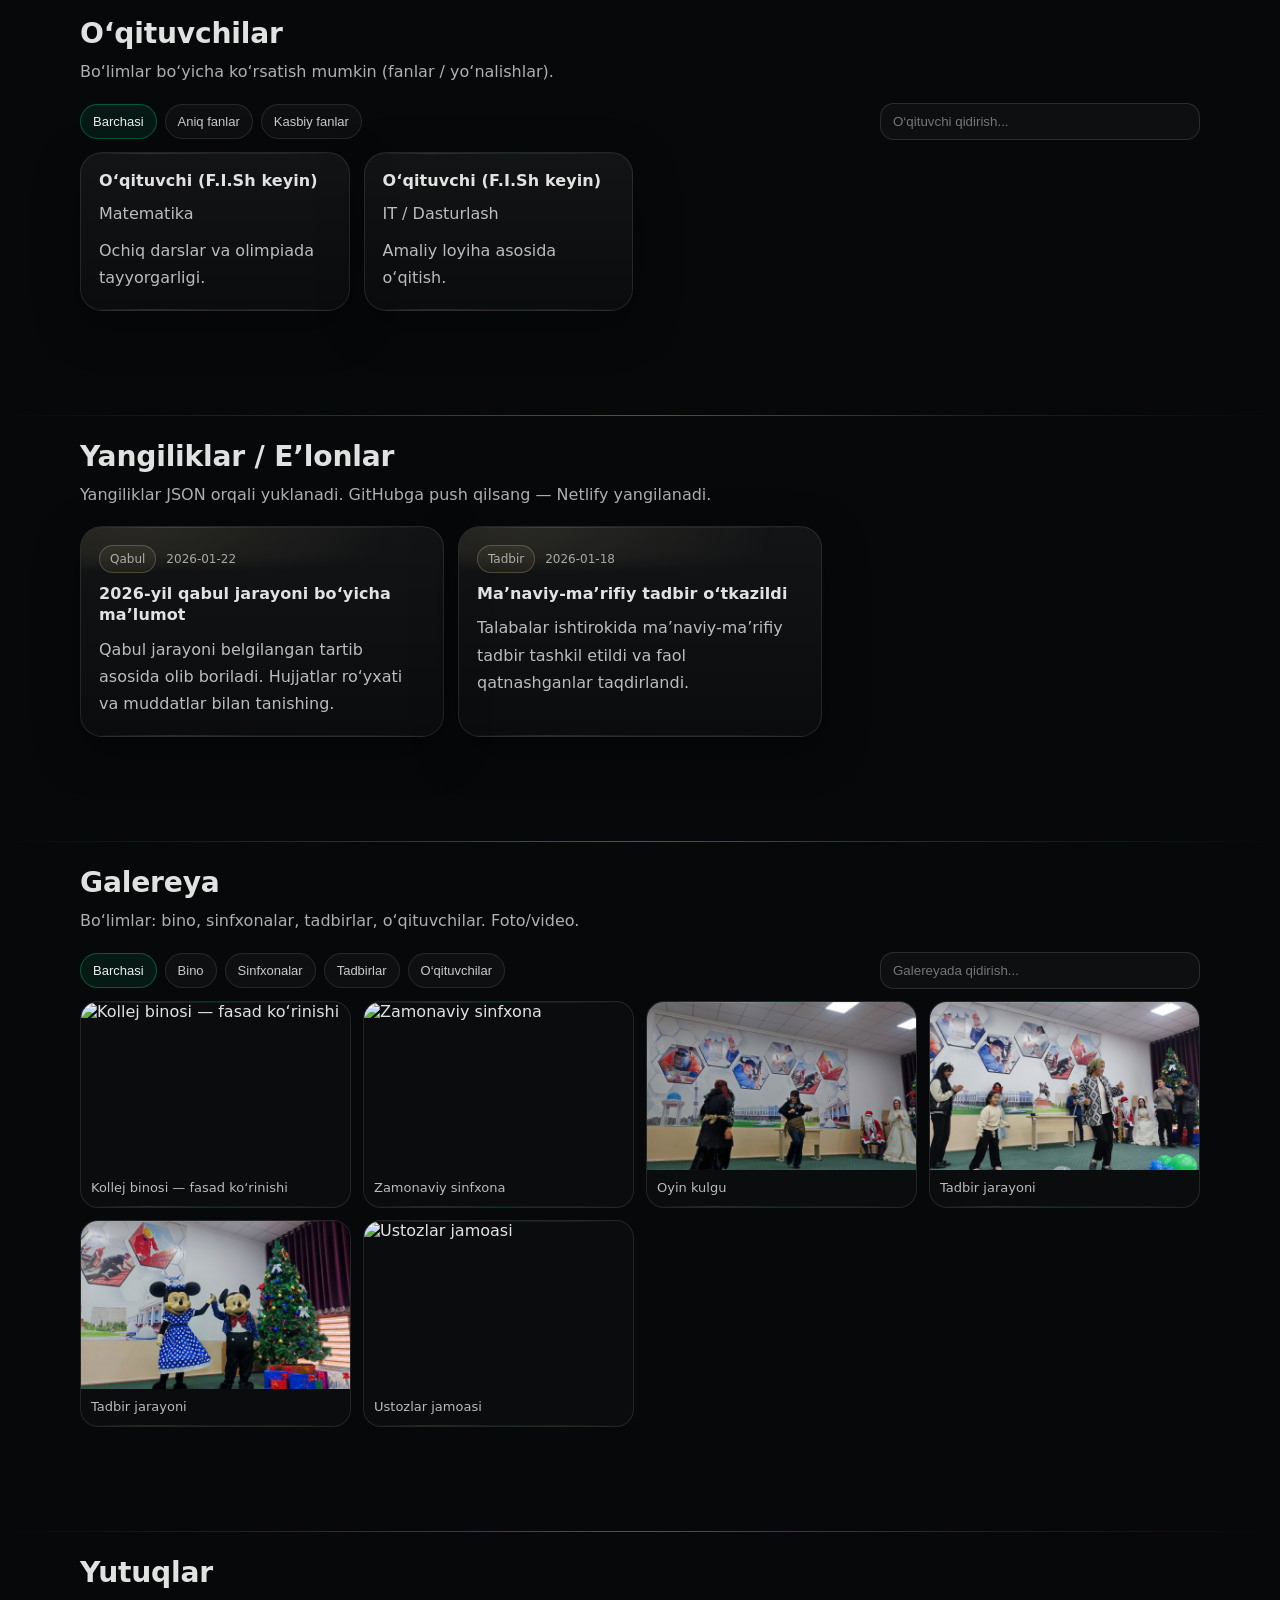
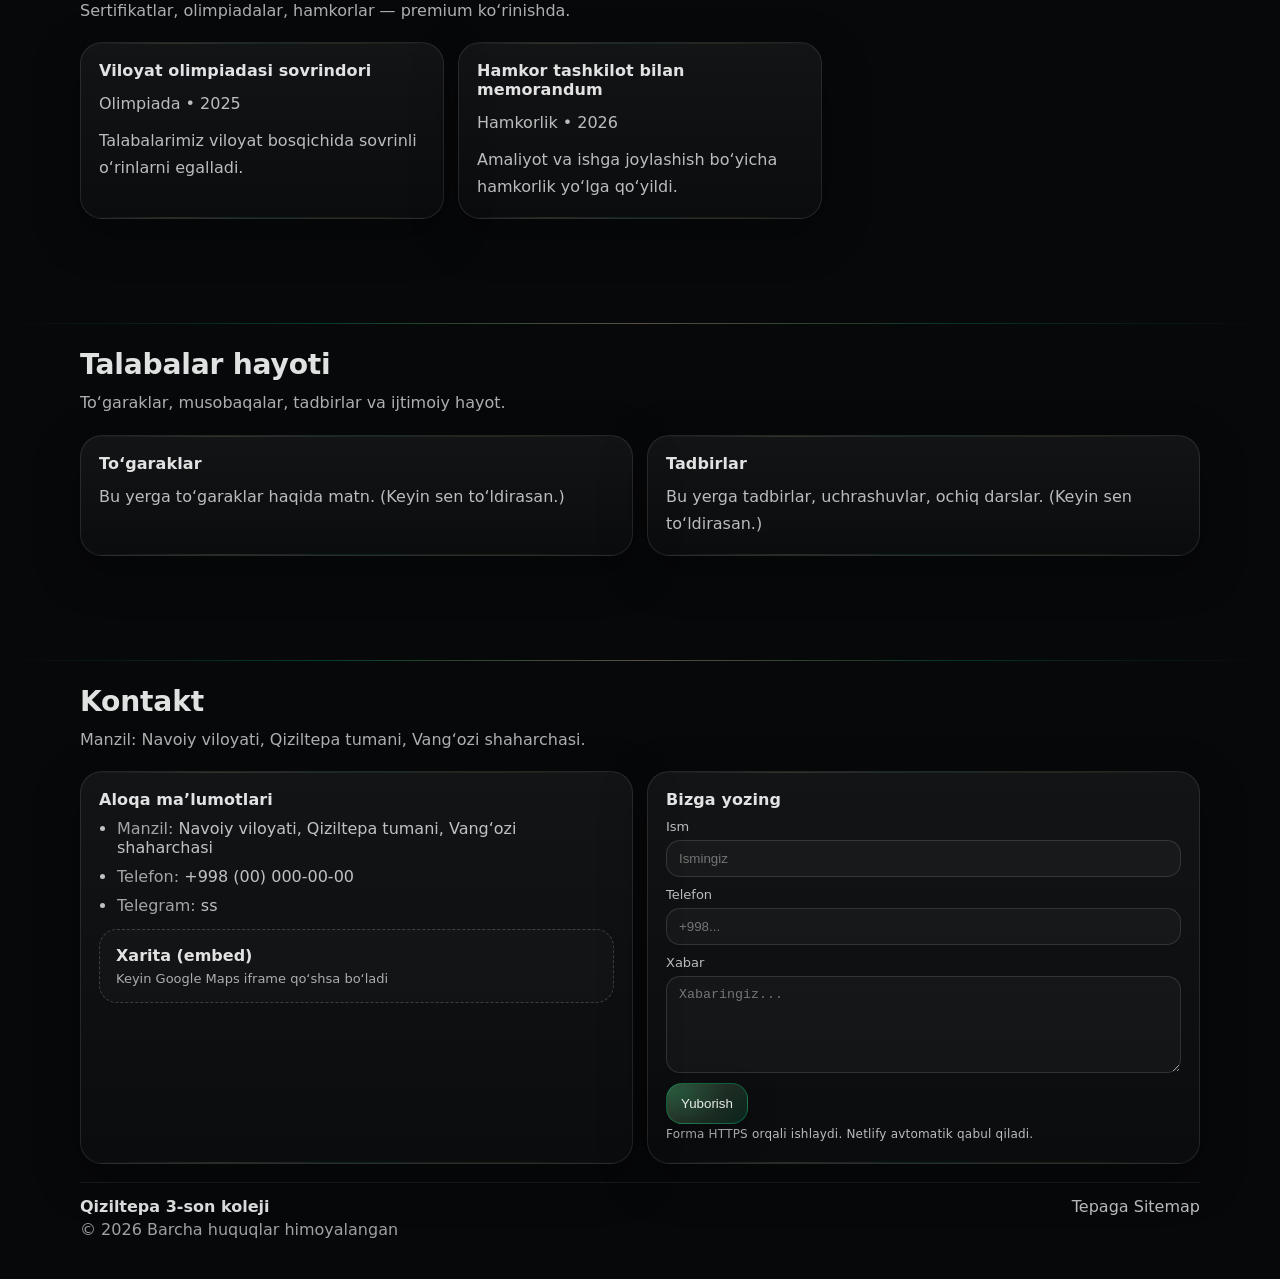
==== commit c583f024: "Update index.html" ====
--- a/qiziltepa-3-portfolio/index.html
+++ b/qiziltepa-3-portfolio/index.html
@@ -8,6 +8,7 @@
   <meta name="description" content="Qiziltepa 3-son koleji: yo‘nalishlar, rahbariyat, o‘qituvchilar, yangiliklar, galereya, yutuqlar, talabalar hayoti va aloqa." />
   <meta name="robots" content="index,follow" />
   <link rel="canonical" href="/" />
+<!-- redeploy -->
 
   <!-- Open Graph -->
   <meta property="og:title" content="Qiziltepa 3-son koleji — Rasmiy Portfolio" />
@@ -122,7 +123,7 @@
             </div>
           </div>
 
-          <div class="hero__hint">Pastga scroll qiling</div>
+          <div class="hero__hint">Pastga tushing</div>
         </div>
       </div>
       <div class="hero__back" aria-hidden="true"></div>
@@ -139,17 +140,18 @@
         <div class="grid3">
           <article class="card reveal">
             <h3>Tarix</h3>
-            <p>Bu yerga kollej tarixi haqida 5–7 jumla yoziladi. (Keyin sen to‘ldirasan.)</p>
+            <p>Bu yerga kollej tarixi haqida 5–7 jumla yoziladi. </p>
           </article>
 
           <article class="card reveal">
             <h3>Missiya</h3>
-            <p>Bu yerga missiya, qadriyatlar va maqsad yoziladi. (Keyin sen to‘ldirasan.)</p>
+            <p>Kollejimizning asosiy missiyasi — yoshlarga sifatli ta’lim berish, ularni tanlagan kasbi bo‘yicha yetuk va mas’uliyatli mutaxassis etib tarbiyalashdir. Ta’lim jarayonida zamonaviy yondashuvlar, milliy qadriyatlar va amaliy ko‘nikmalar uyg‘unligiga ustuvor ahamiyat beriladi.</p>
           </article>
 
           <article class="card reveal">
             <h3>Direktor so‘zi</h3>
-            <p>Direktor tabrigi yoki murojaati. 4–6 jumla ideal. (Keyin sen to‘ldirasan.)</p>
+            <p>Hurmatli talabalar va ota-onalar!
+Qiziltepa 3-son koleji jamoasi sizlarga sifatli ta’lim va mustahkam kelajak poydevorini taqdim etishni o‘z oldiga maqsad qilib qo‘ygan. Biz har bir talabaga individual yondashuv, zamonaviy bilim va amaliy tajriba berishga intilamiz. Kollejimizda ta’lim olayotgan yoshlar yurtimiz taraqqiyotiga munosib hissa qo‘shishiga ishonamiz.</p>
           </article>
         </div>
       </div>
@@ -335,3 +337,5 @@
   <script src="js/main.js" defer></script>
 </body>
 </html>
+
+
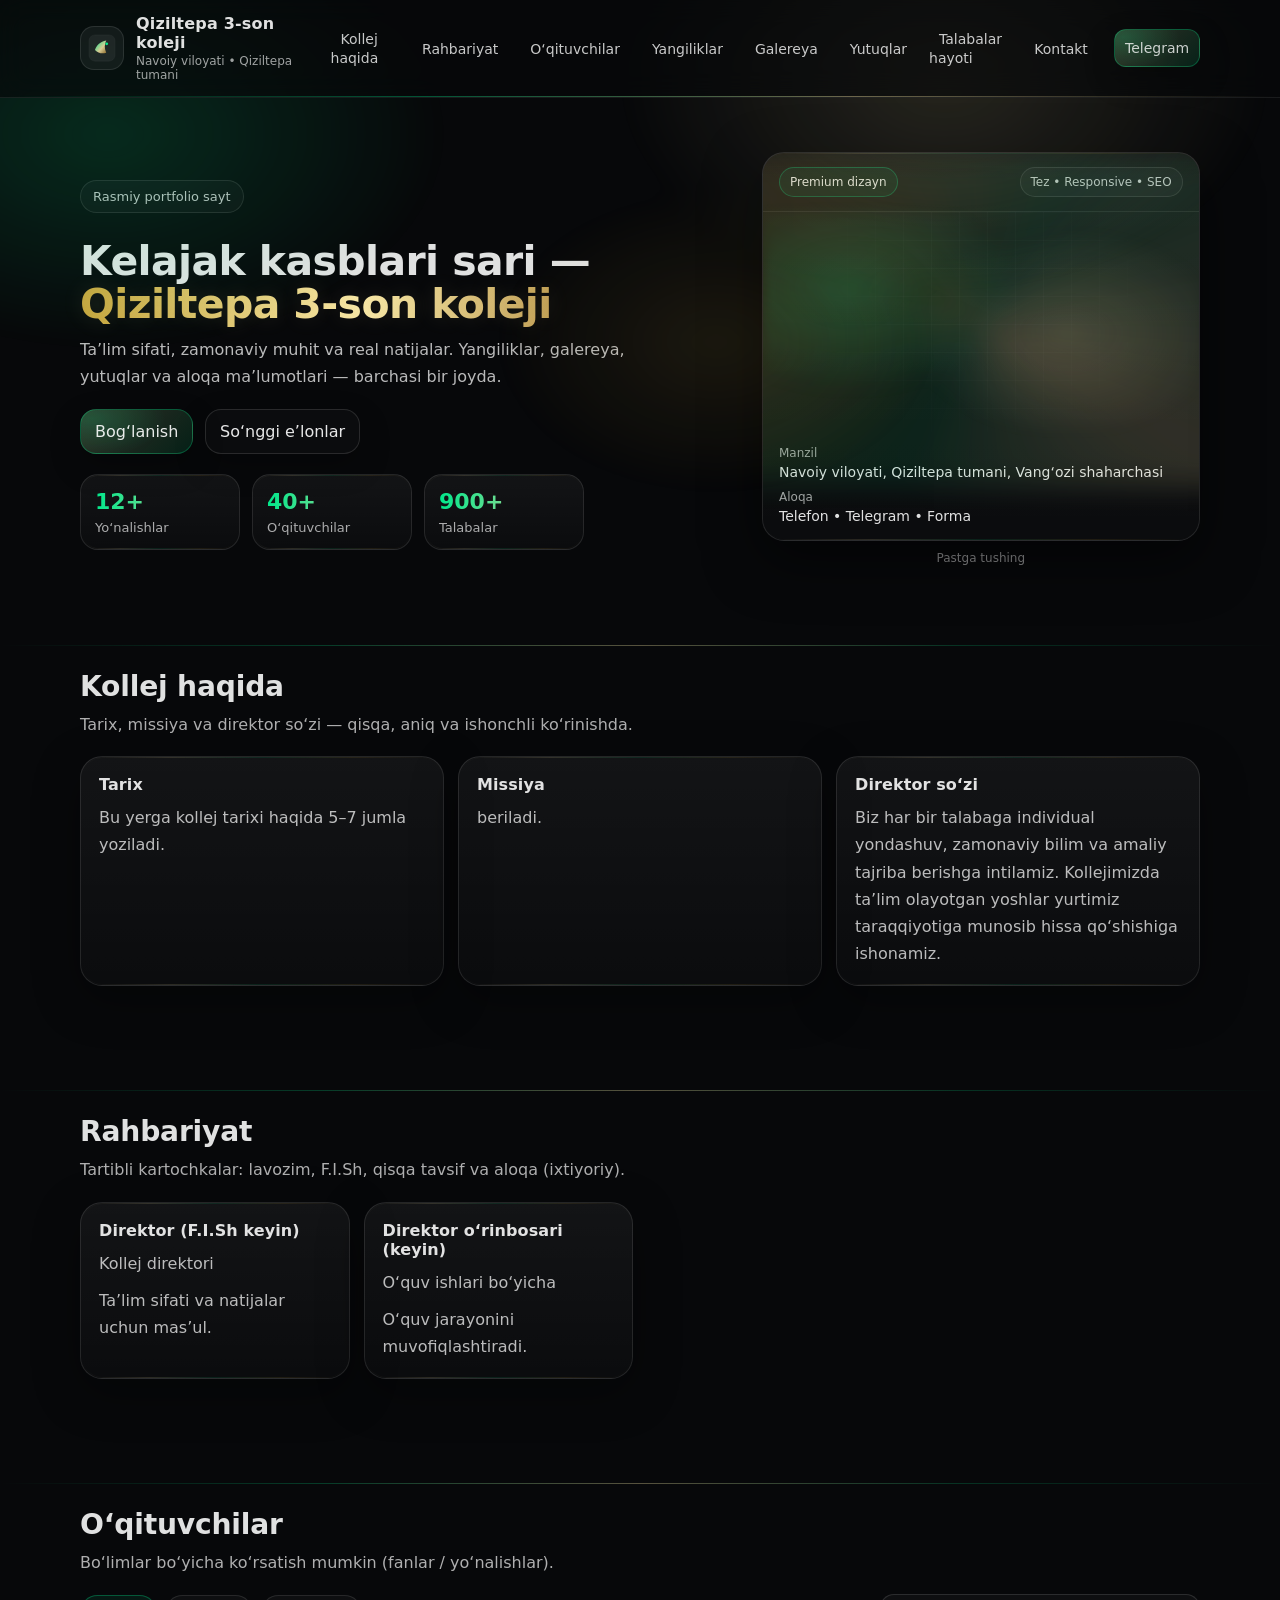
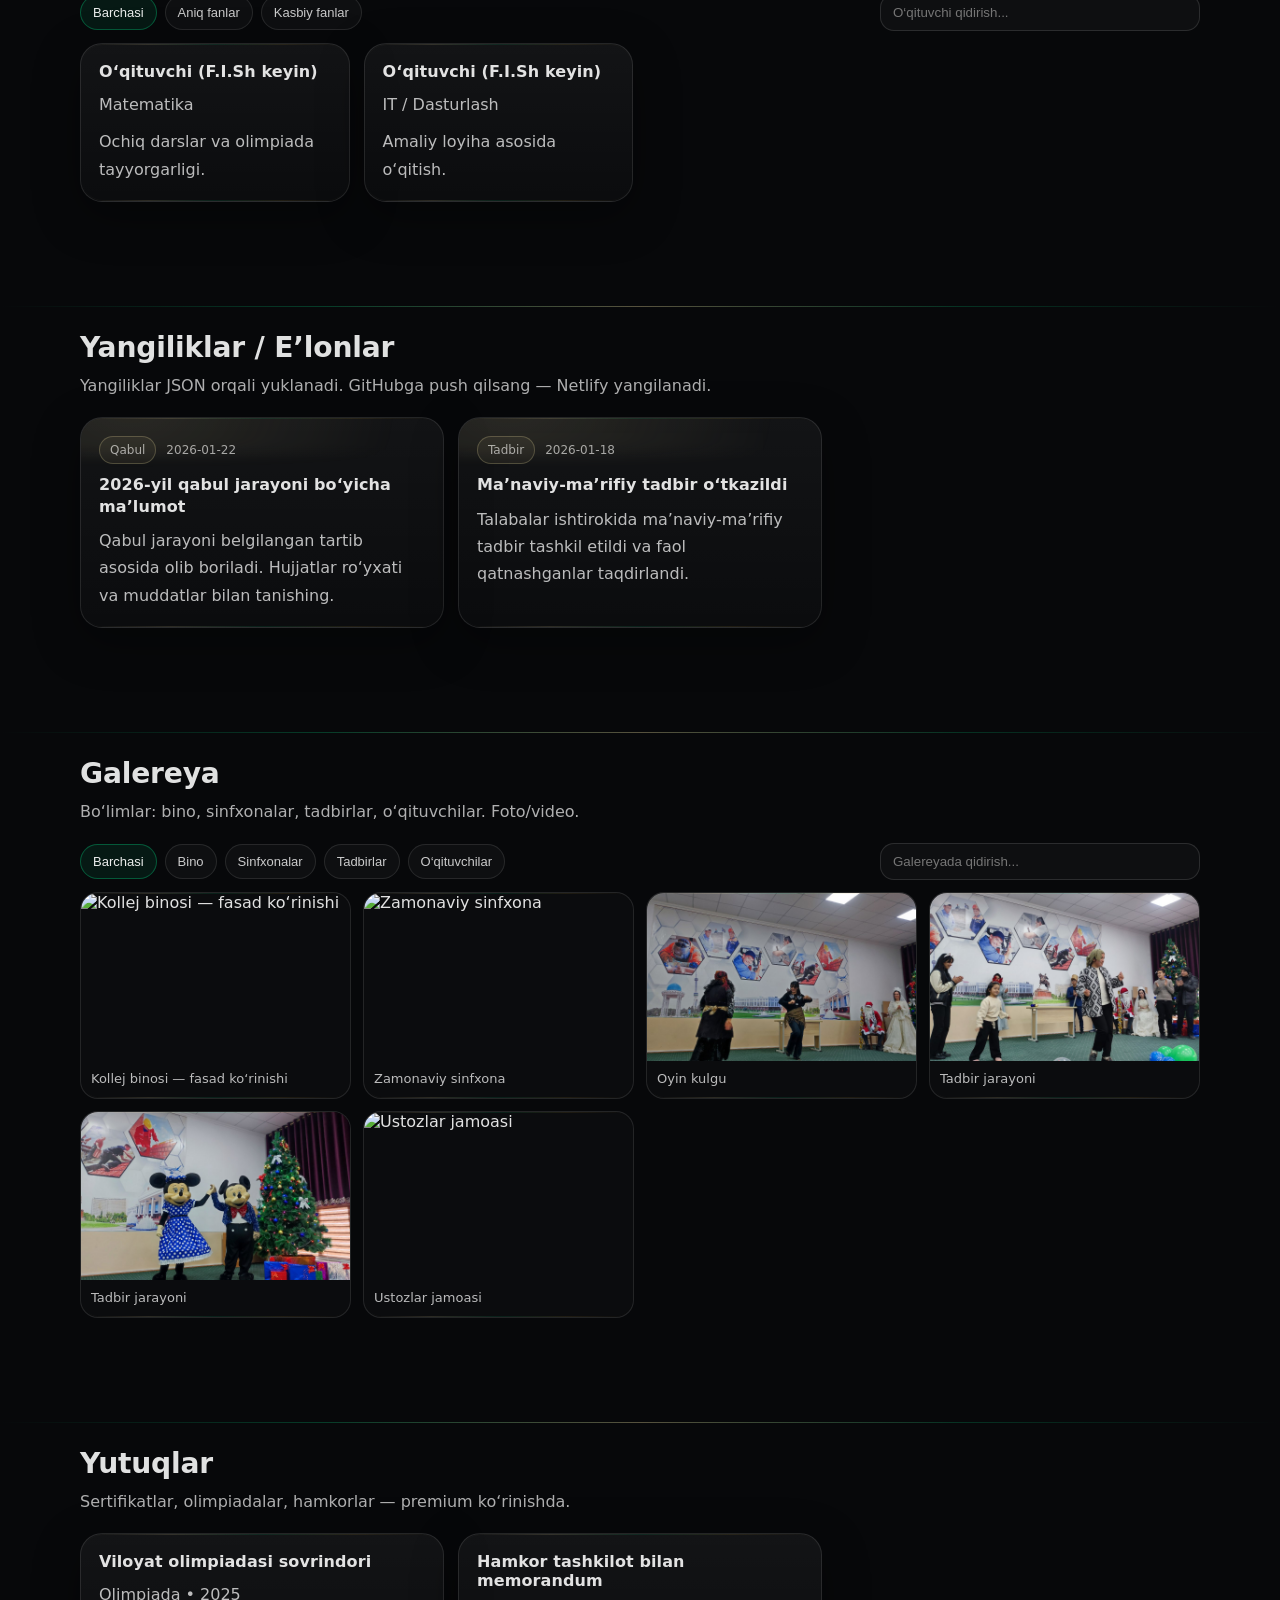
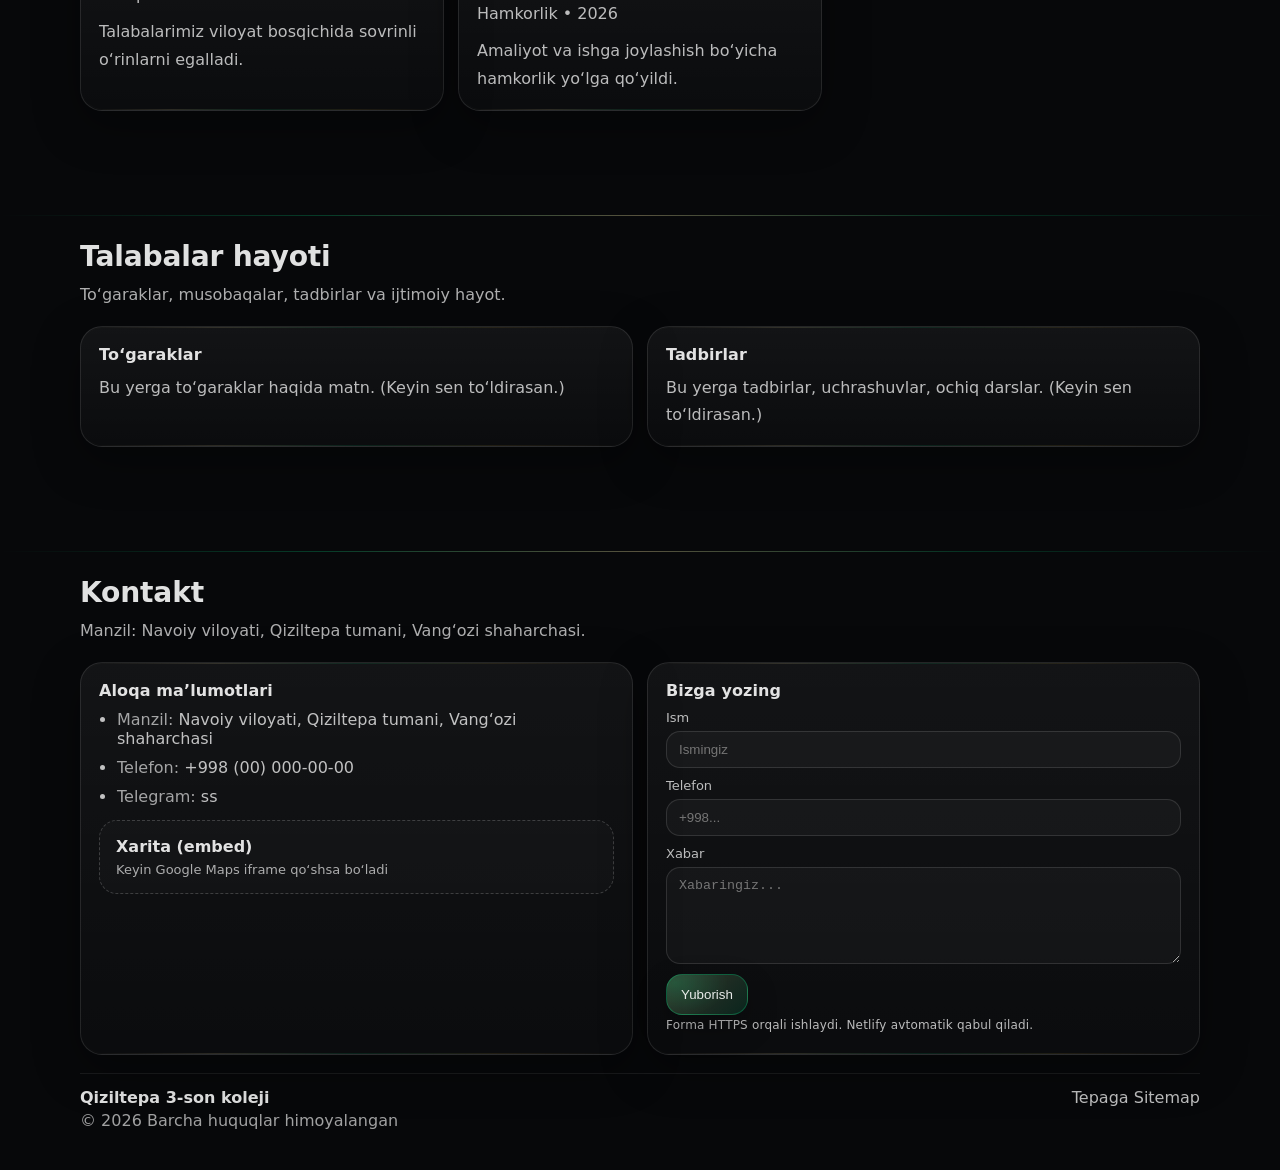
==== commit 1a348095: "Update index.html" ====
--- a/qiziltepa-3-portfolio/index.html
+++ b/qiziltepa-3-portfolio/index.html
@@ -145,13 +145,12 @@
 
           <article class="card reveal">
             <h3>Missiya</h3>
-            <p>Kollejimizning asosiy missiyasi — yoshlarga sifatli ta’lim berish, ularni tanlagan kasbi bo‘yicha yetuk va mas’uliyatli mutaxassis etib tarbiyalashdir. Ta’lim jarayonida zamonaviy yondashuvlar, milliy qadriyatlar va amaliy ko‘nikmalar uyg‘unligiga ustuvor ahamiyat beriladi.</p>
+            <p>beriladi.</p>
           </article>
 
           <article class="card reveal">
             <h3>Direktor so‘zi</h3>
-            <p>Hurmatli talabalar va ota-onalar!
-Qiziltepa 3-son koleji jamoasi sizlarga sifatli ta’lim va mustahkam kelajak poydevorini taqdim etishni o‘z oldiga maqsad qilib qo‘ygan. Biz har bir talabaga individual yondashuv, zamonaviy bilim va amaliy tajriba berishga intilamiz. Kollejimizda ta’lim olayotgan yoshlar yurtimiz taraqqiyotiga munosib hissa qo‘shishiga ishonamiz.</p>
+            <p>Biz har bir talabaga individual yondashuv, zamonaviy bilim va amaliy tajriba berishga intilamiz. Kollejimizda ta’lim olayotgan yoshlar yurtimiz taraqqiyotiga munosib hissa qo‘shishiga ishonamiz.</p>
           </article>
         </div>
       </div>
@@ -339,3 +338,4 @@
 </html>
 
 
+
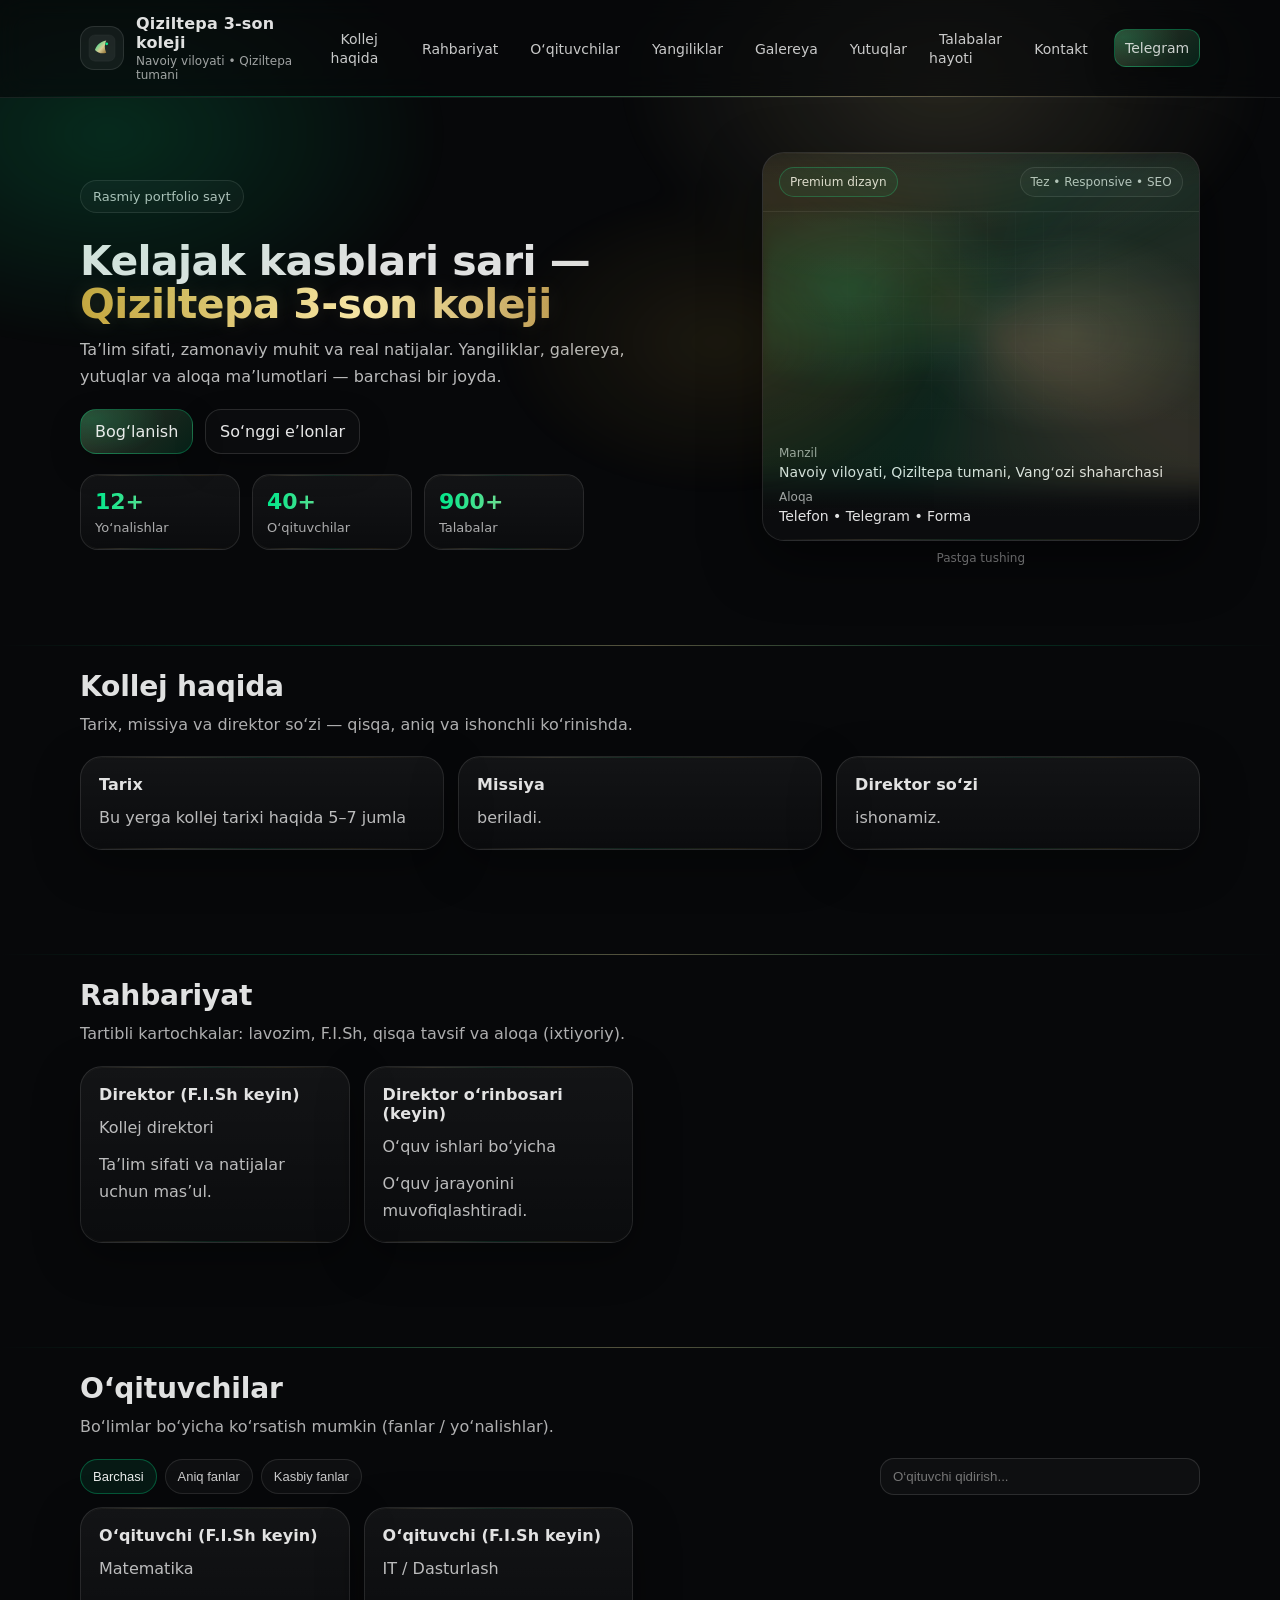
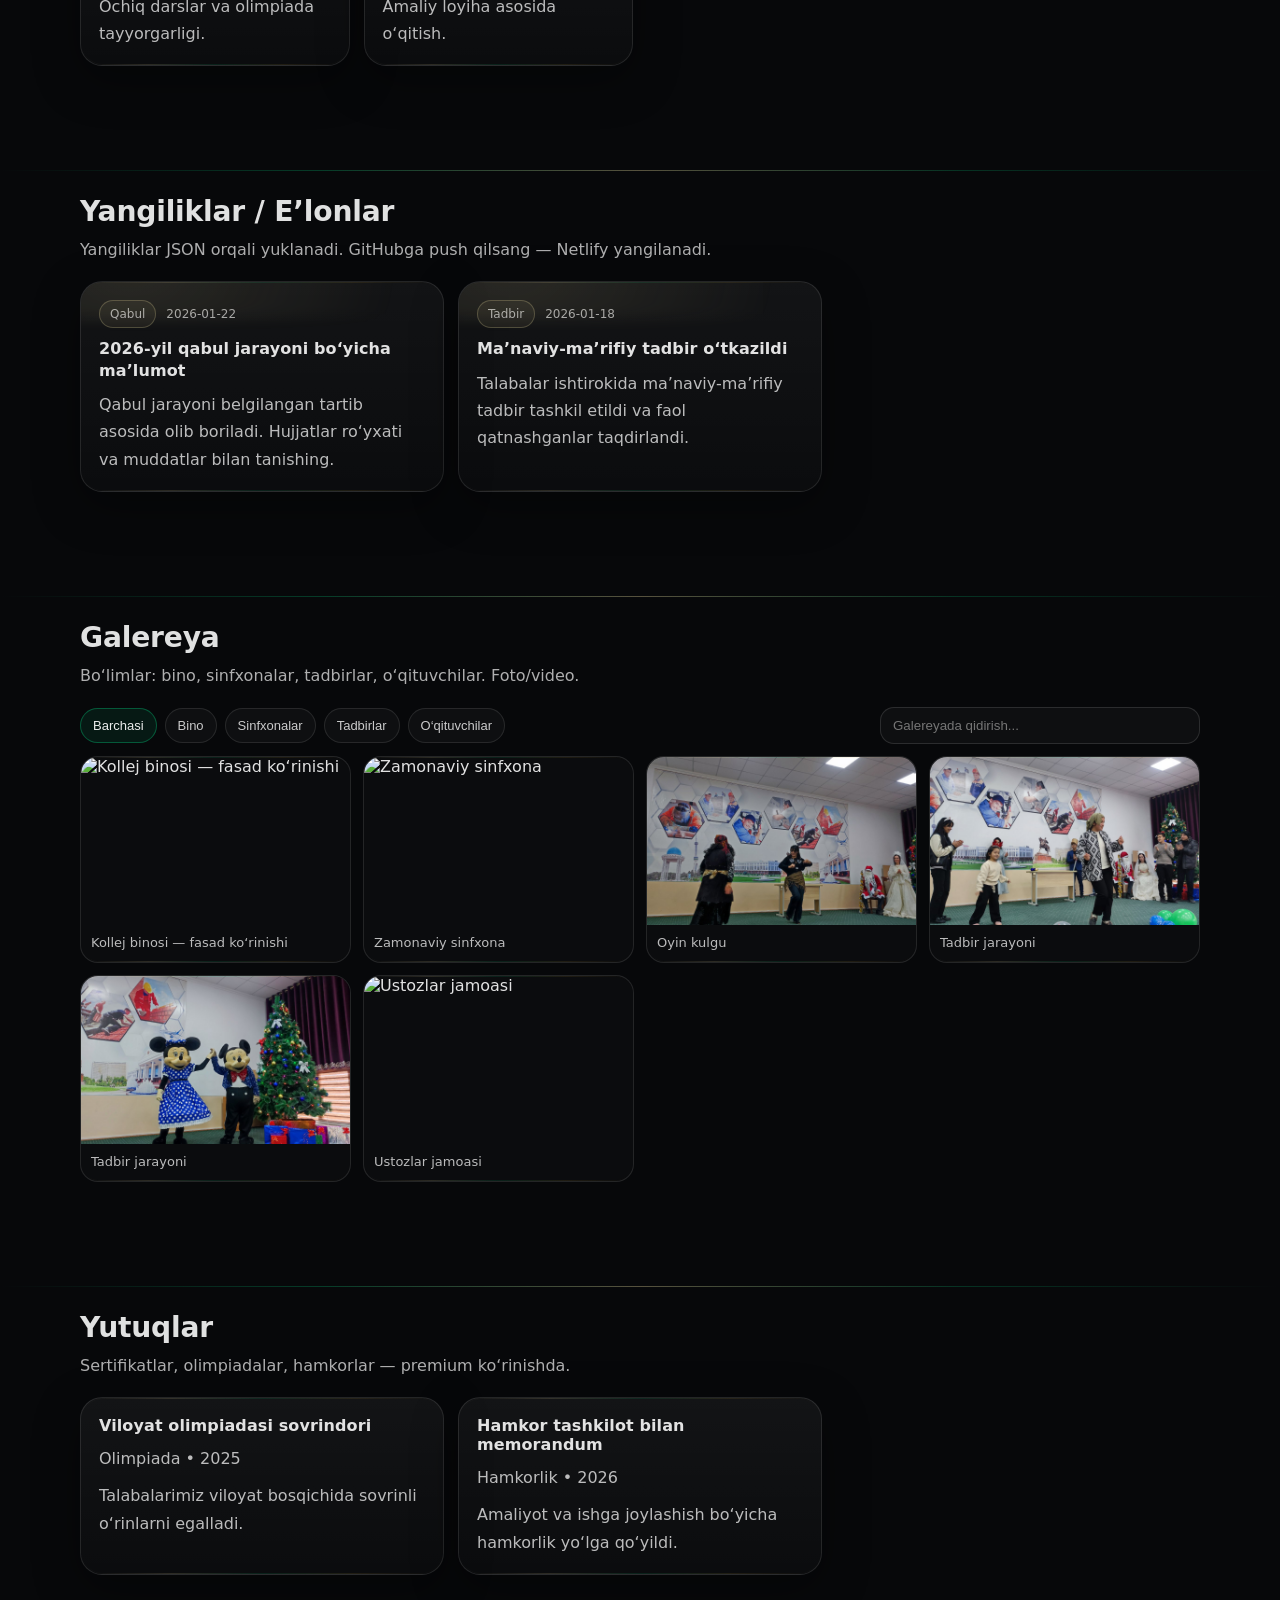
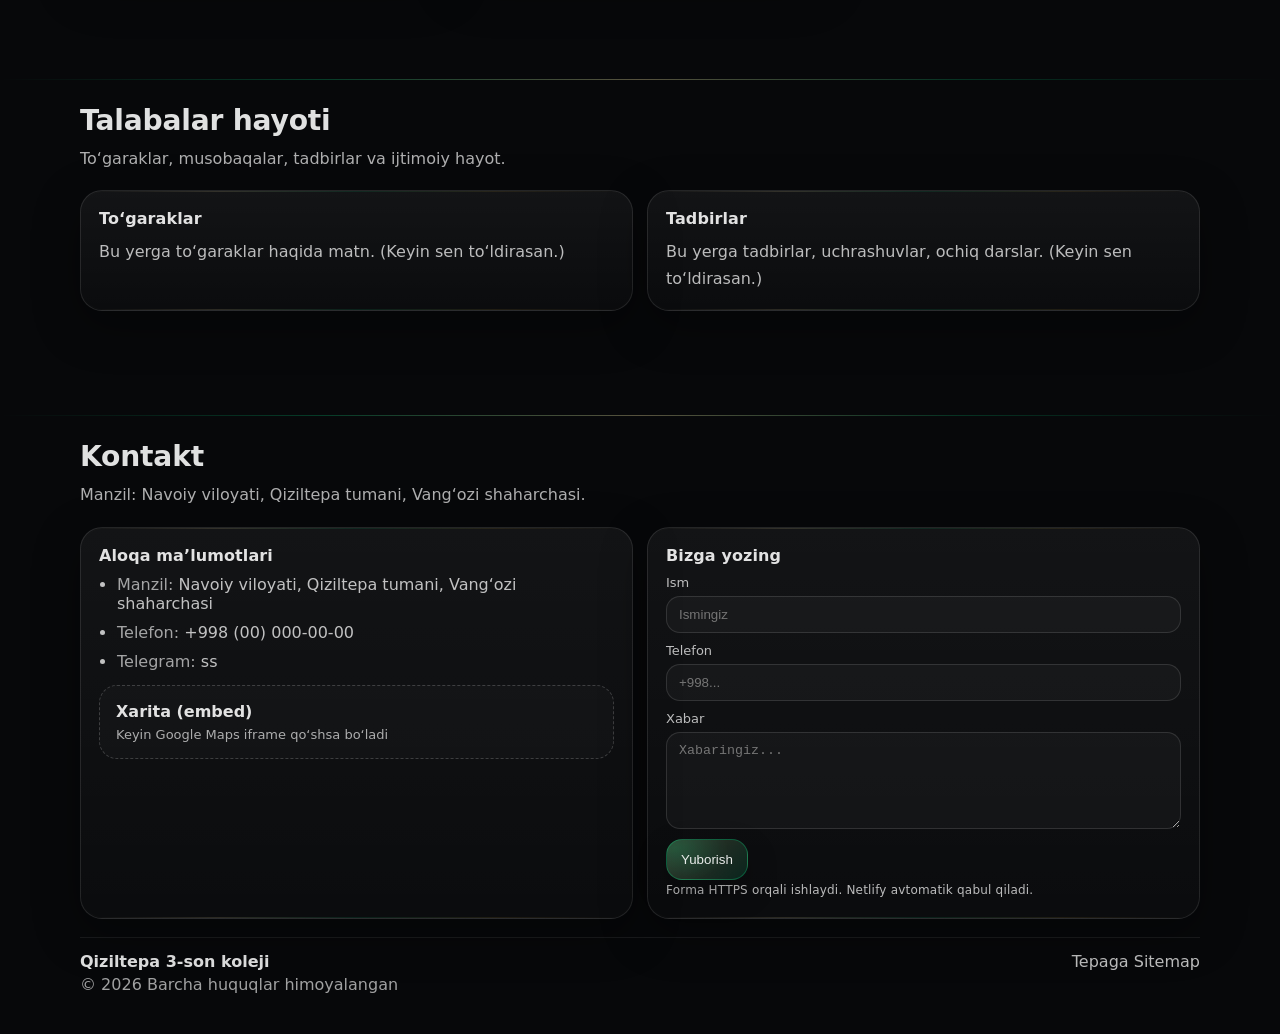
==== commit fdc5f401: "Update index.html" ====
--- a/qiziltepa-3-portfolio/index.html
+++ b/qiziltepa-3-portfolio/index.html
@@ -140,7 +140,7 @@
         <div class="grid3">
           <article class="card reveal">
             <h3>Tarix</h3>
-            <p>Bu yerga kollej tarixi haqida 5–7 jumla yoziladi. </p>
+            <p>Bu yerga kollej tarixi haqida 5–7 jumla </p>
           </article>
 
           <article class="card reveal">
@@ -150,7 +150,7 @@
 
           <article class="card reveal">
             <h3>Direktor so‘zi</h3>
-            <p>Biz har bir talabaga individual yondashuv, zamonaviy bilim va amaliy tajriba berishga intilamiz. Kollejimizda ta’lim olayotgan yoshlar yurtimiz taraqqiyotiga munosib hissa qo‘shishiga ishonamiz.</p>
+            <p>ishonamiz.</p>
           </article>
         </div>
       </div>
@@ -339,3 +339,4 @@
 
 
 
+
